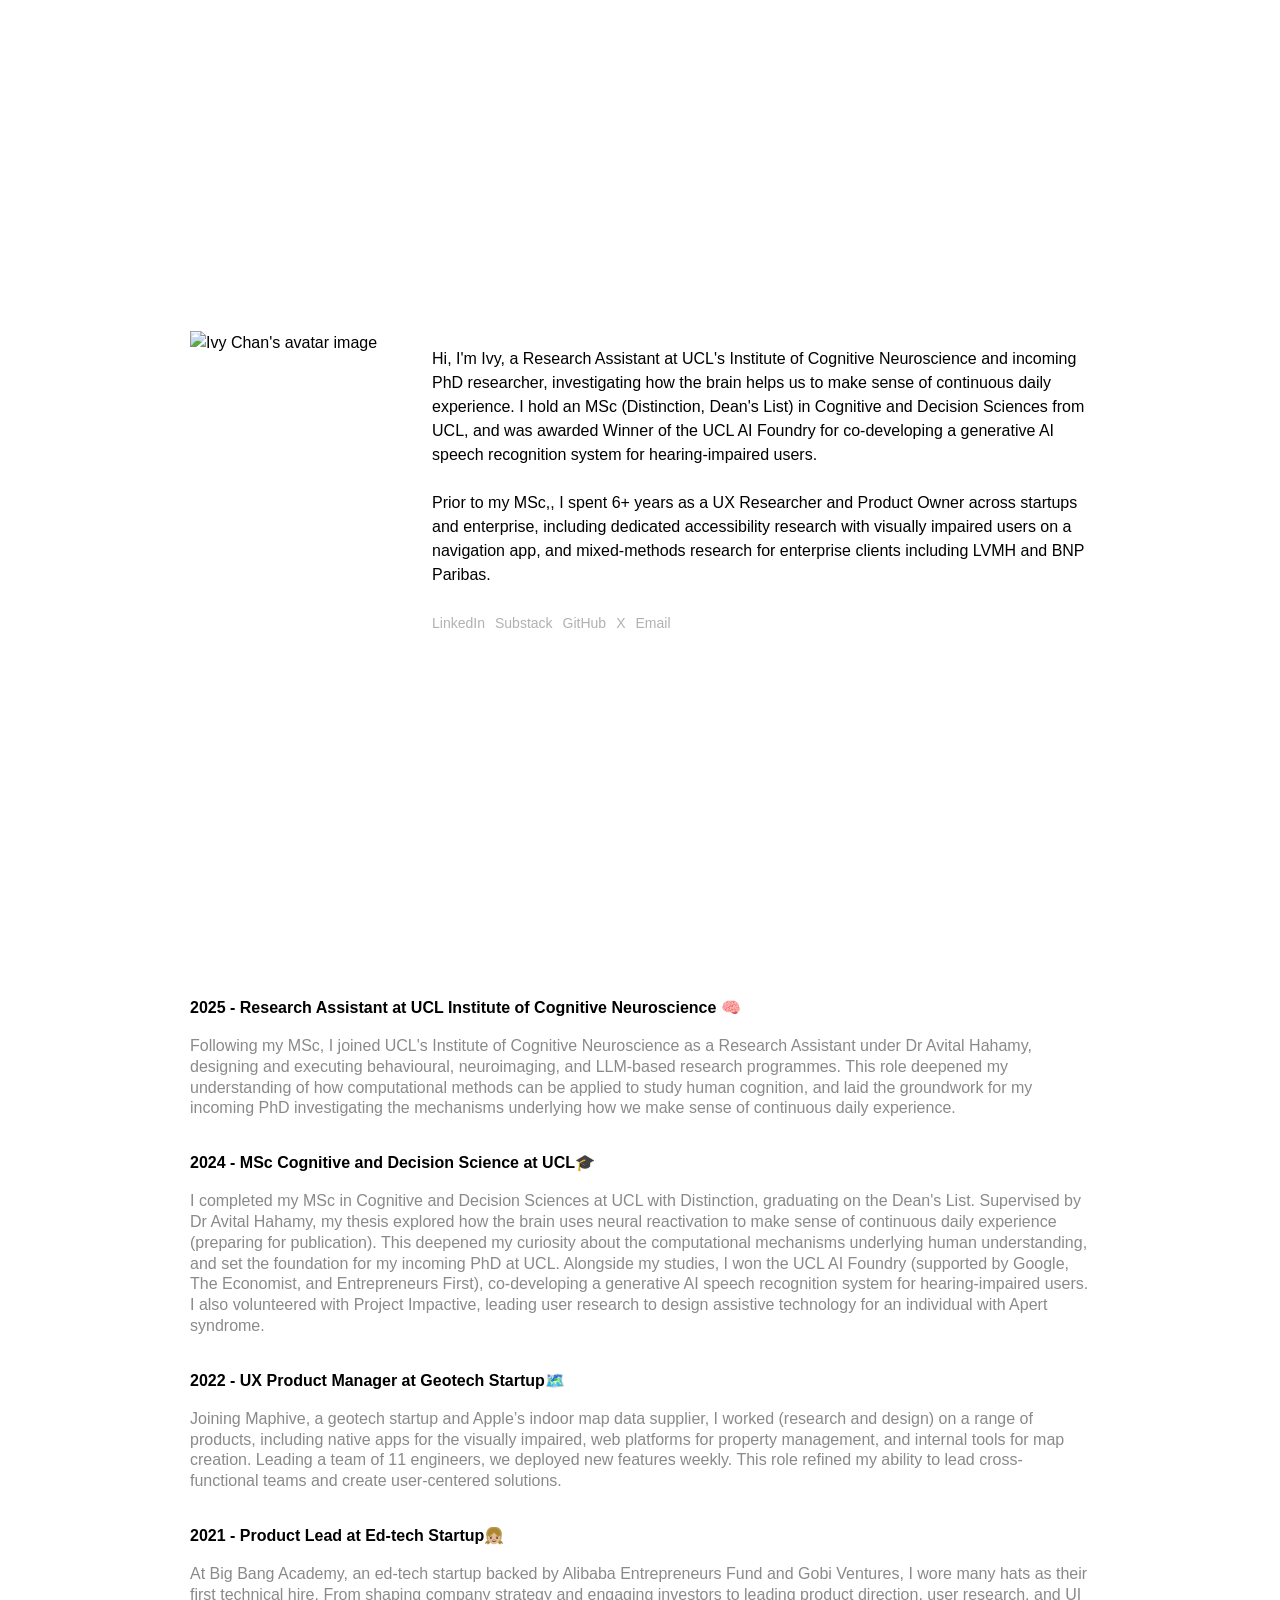
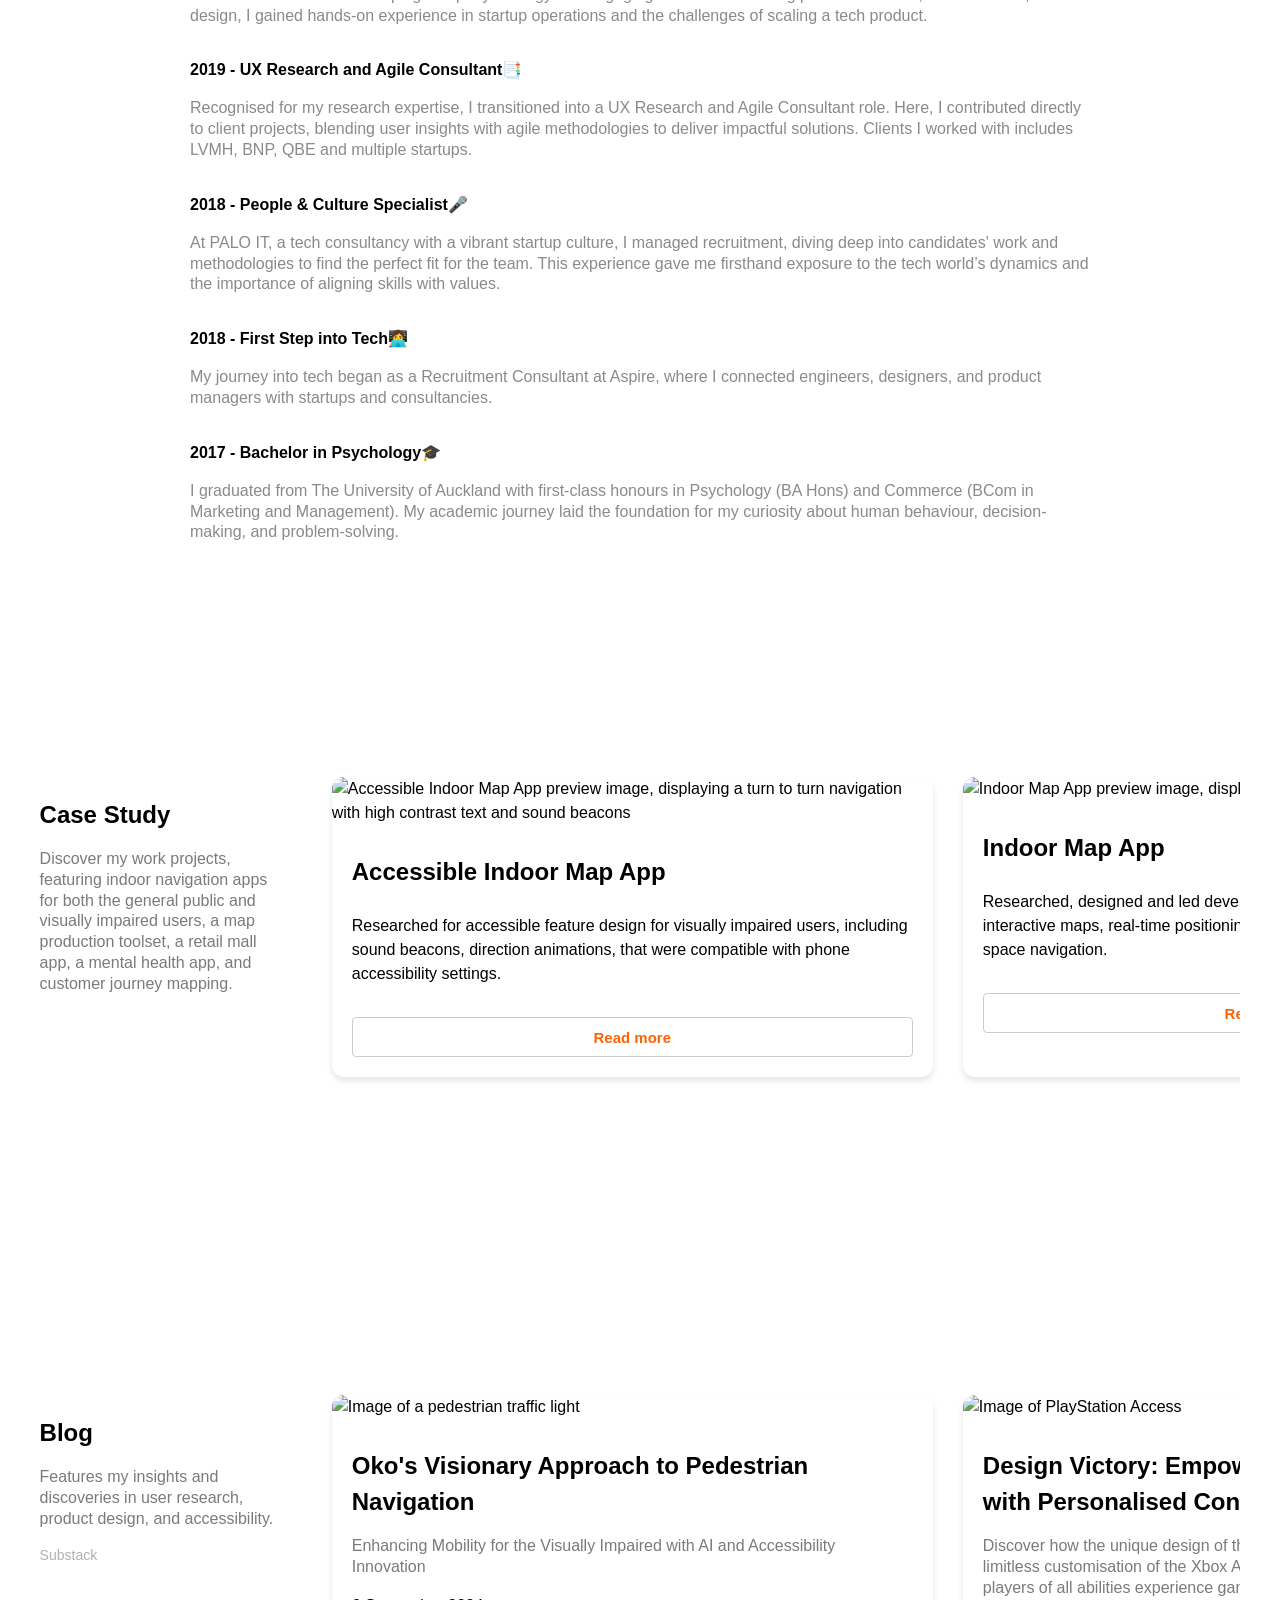
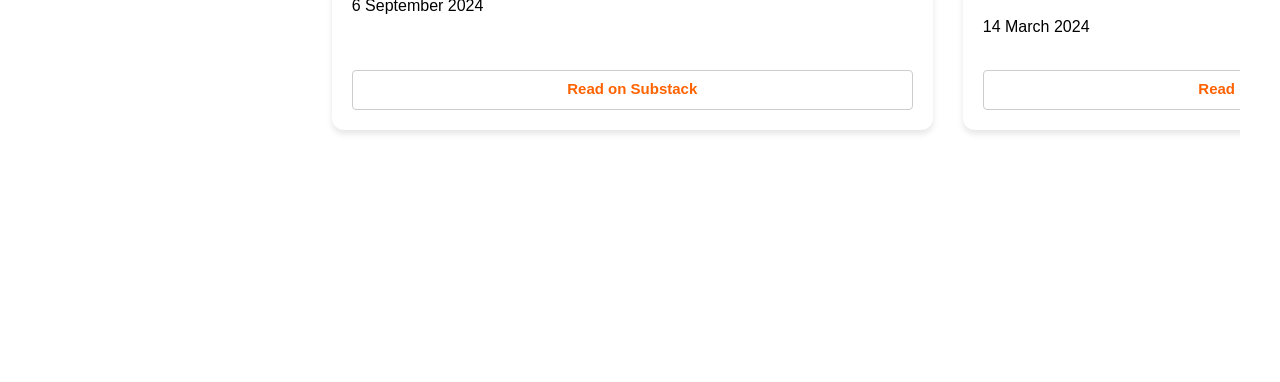
==== index.html @ e35bca7b "content updates Updated the description of Ivy's background and removed the content card and coding " ====
<!DOCTYPE html>
<html lang="en">
  <head>
    <meta charset="UTF-8" />
    <meta name="viewport" content="width=device-width, initial-scale=1.0" />
    <title>Ivy Chan</title>
    <link rel="stylesheet" href="style.css" />
  </head>
  <body>
    <!-- About Section -->
    <section id="about" class="section">
      <div class="about-content">
        <img
          class="about-gif"
          src="https://github.com/ivyc50683/portfolio/blob/main/assets/avatartion.gif?raw=true"
          alt="Ivy Chan's avatar image"
        />
        <div class="about-description">
          <p class="about-description">
            Hi, I'm Ivy, a Research Assistant at UCL's Institute of Cognitive Neuroscience and incoming PhD researcher, investigating how the brain helps us to make sense of continuous daily experience. I hold an MSc (Distinction, Dean's List) in Cognitive and Decision Sciences from UCL, and was awarded Winner of the UCL AI Foundry for co-developing a generative AI speech recognition system for hearing-impaired users. <br /><br />
            Prior to my MSc,, I spent 6+ years as a UX Researcher and Product Owner across startups and enterprise, including dedicated accessibility research with visually impaired users on a navigation app, and mixed-methods research for enterprise clients including LVMH and BNP Paribas.
          </p>
          <div class="social-links">
            <a
              href="https://www.linkedin.com/feed/"
              target="_blank"
              class="social-link"
              >LinkedIn</a
            >
            <a
              href="https://ivychan.substack.com"
              target="_blank"
              class="social-link"
              >Substack</a
            >
            <a
              href="https://github.com/ivyc50683"
              target="_blank"
              class="social-link"
              >GitHub</a
            >
            <a
              href="https://x.com/ivyc50683"
              target="_blank"
              class="social-link"
              >X</a
            >
            <a href="mailto:ivyc50683@gmail.com" class="social-link">Email</a>
          </div>
        </div>
      </div>
    </section>

    <!-- Background Section -->
    <section id="background" class="section">
      <div class="job">
        <p class="header">2025 - Research Assistant at UCL Institute of Cognitive Neuroscience 🧠</p>
        <p class="section-description">
          Following my MSc, I joined UCL's Institute of Cognitive Neuroscience as a
          Research Assistant under Dr Avital Hahamy, designing and executing behavioural,
          neuroimaging, and LLM-based research programmes. This role deepened my understanding
          of how computational methods can be applied to study human cognition, and laid the
          groundwork for my incoming PhD investigating the mechanisms underlying how we make
          sense of continuous daily experience.
        </p>
      </div>
      
      <div class="job">
        <p class="header">2024 - MSc Cognitive and Decision Science at UCL🎓</p>
        <p class="section-description">
          I completed my MSc in Cognitive and Decision Sciences at UCL with Distinction, graduating on the Dean's List. Supervised by Dr Avital Hahamy, my thesis explored how the brain uses neural reactivation to make sense of continuous daily experience (preparing for publication). This deepened my curiosity about the computational mechanisms underlying human understanding, and set the foundation for my incoming PhD at UCL. Alongside my studies, I won the UCL AI Foundry (supported by Google, The Economist, and Entrepreneurs First), co-developing a generative AI speech recognition system for hearing-impaired users. I also volunteered with Project Impactive, leading user research to design assistive technology for an individual with Apert syndrome.
        </p>
      </div>

      <div class="job">
        <p class="header">2022 - UX Product Manager at Geotech Startup🗺️</p>
        <p class="section-description">
          Joining Maphive, a geotech startup and Apple’s indoor map data
          supplier, I worked (research and design) on a range of products, including native apps for
          the visually impaired, web platforms for property management, and
          internal tools for map creation. Leading a team of 11
          engineers, we deployed new features weekly. This role
          refined my ability to lead cross-functional teams and create
          user-centered solutions.
        </p>
      </div>

      <div class="job">
        <p class="header">2021 - Product Lead at Ed-tech Startup👧🏼</p>
        <p class="section-description">
          At Big Bang Academy, an ed-tech startup backed by Alibaba
          Entrepreneurs Fund and Gobi Ventures, I wore many hats as their first
          technical hire. From shaping company strategy and engaging investors
          to leading product direction, user research, and UI design, I gained
          hands-on experience in startup operations and the challenges of
          scaling a tech product.
        </p>
      </div>

      <div class="job">
        <p class="header">2019 - UX Research and Agile Consultant📑</p>
        <p class="section-description">
          Recognised for my research expertise, I transitioned into a UX
          Research and Agile Consultant role. Here, I contributed directly to
          client projects, blending user insights with agile methodologies to
          deliver impactful solutions. Clients I worked with includes LVMH, BNP,
          QBE and multiple startups.
        </p>
      </div>

      <div class="job">
        <p class="header">2018 - People & Culture Specialist🎤</p>
        <p class="section-description">
          At PALO IT, a tech consultancy with a vibrant startup culture, I
          managed recruitment, diving deep into candidates' work and
          methodologies to find the perfect fit for the team. This experience
          gave me firsthand exposure to the tech world’s dynamics and the
          importance of aligning skills with values.
        </p>
      </div>

      <div class="job">
        <p class="header">2018 - First Step into Tech👩‍💻</p>
        <p class="section-description">
          My journey into tech began as a Recruitment Consultant at Aspire,
          where I connected engineers, designers, and product managers with
          startups and consultancies.
        </p>
      </div>

      <div class="job">
        <p class="header">2017 - Bachelor in Psychology🎓</p>
        <p class="section-description">
          I graduated from The University of Auckland with first-class honours
          in Psychology (BA Hons) and Commerce (BCom in Marketing and
          Management). My academic journey laid the foundation for my curiosity
          about human behaviour, decision-making, and problem-solving.
        </p>
      </div>
    </section>

    <!-- Projects Section -->
    <section id="projects" class="full-height section">
      <!-- Description Card -->
      <div class="description-card">
        <h2 class="section-title">Case Study</h2>
        <p class="section-description">
          Discover my work projects, featuring indoor navigation apps for both
          the general public and visually impaired users, a map production
          toolset, a retail mall app, a mental health app, and customer journey
          mapping.
        </p>
      </div>

      <!-- Scrollable Container -->
      <div class="scrollable-section">
        <!-- Projects -->
        <div class="content-card">
          <img
            src="https://github.com/ivyc50683/portfolio/blob/main/assets/accessible_indoor_map.png?raw=true"
            alt="Accessible Indoor Map App preview image, displaying a turn to turn navigation with high contrast text and sound beacons"
          />
          <div class="card-content">
            <h3 class="section-title">Accessible Indoor Map App</h3>
            <p class="project-preview">
              Researched for accessible feature design for visually impaired
              users, including sound beacons, direction animations, that were
              compatible with phone accessibility settings.
            </p>

            <!-- Hidden Project Details -->
            <div class="project-details" style="display: none">
              <!-- Introduction -->
              <p class="section-description">
                Imagine yourself in a vast, unfamiliar indoor complex, enveloped
                in complete darkness. How would you explore the space or find
                your way to a specific location? Citygeni is an assessible
                indoor map for Mapxus, designed browsing and navigation
                experience for individuals with visual impairments.I conducted
                research with participants across the visual impairment
                spectrum, gaining insights on how spatial perception is formed
                and used. Additionally, I contributed to the review of UI
                design, ensuring insights are skilfully transformed into
                functional features that bring the joy of exploration to
                life.<br /><br />
              </p>
              <img
                src="https://github.com/ivyc50683/portfolio/blob/main/assets/accessible_2.png?raw=true"
                alt="Detailed view of Accessible Indoor Map App feature"
                style="max-width: 100%; height: auto"
              /><br /><br />

              <!-- Research Findings -->
              <p class="section-description">
                During interviews with participants who are blind, our research
                has uncovered a remarkable phenomenon - their extraordinary
                prowess in other senses, particularly hearing and touch, which
                they described as transformative experiences that reshaped their
                perception. <br /><br />
                These heightened senses become their tools for navigation and
                spatial perception. For instance, they adeptly determine
                building exits or entrances by feeling the direction of air and
                wind on their face or body (although the compulsory use of masks
                during the pandemic has made this more challenging). They rely
                on the feedback from the knocks of their poles to gauge the
                distance of potential obstacles. Tiles on the floor emerge as
                the most reliable navigation cues, prompting blind individuals
                to actively seek them out in indoor spaces.<br /><br />
                In contrast, individuals with low vision, including those with
                tunnel vision or severe nearsightedness, predominantly rely on
                sight as their primary navigation tool. Surprisingly, none of
                them use accessibility features such as Voice Over or Talkback.
                When faced with unfamiliar indoor spaces, they still prefer to
                view maps with the assistance of magnifiers, whether digital or
                physical. Although vision remains their primary navigation tool,
                they have specific preferences for the user interface and screen
                display due to the challenges they face. For instance, they find
                black text on a white background to have excessive contrast,
                making reading more difficult and strenuous. They prefer a
                minimum font size of around 16px for comfortable reading, among
                other considerations.<br /><br />
              </p>
              <img
                src="https://github.com/ivyc50683/portfolio/blob/main/assets/accessible_3.png?raw=true"
                alt="Detailed view of Accessible Indoor Map App feature"
                style="max-width: 100%; height: auto"
              /><br /><br />
              <img
                src="https://github.com/ivyc50683/portfolio/blob/main/assets/accessible_4.png?raw=true"
                alt="Detailed view of Accessible Indoor Map App feature"
                style="max-width: 100%; height: auto"
              /><br /><br />

              <p class="section-description">
                Armed with these invaluable insights, we have successfully
                translated them into our design approach, ensuring that our
                product caters to the unique needs and preferences of
                individuals who are completely blind or have low vision.<br />
              </p>

              <!-- Features Section -->
              <h3 class="section-title">ACCESSIBILITY FEATURES</h3>
              <p class="section-description">
                Providing effective navigation guidance to individuals who are
                blind or have low vision presents significant challenges due to
                the difficulties in accurately conveying spatial information
                through limited words or sound cues. We have designed what we
                call the "sound beacon", a sound guidance for visually impaired
                users to follow during navigation.<br /><br />
              </p>
              <img
                src="https://github.com/ivyc50683/portfolio/blob/main/assets/accessible_5.gif?raw=true"
                alt="Detailed view of Accessible Indoor Map App feature"
                style="max-width: 100%; height: auto"
              /><br /><br />

              <p class="section-description">
                For users with low vision, we have carefully designed the user
                interface with a black background and yellow text. Although this
                colour combination may have lower contrast, it remains readable,
                ensuring effortless reading. We have set the smallest font size
                to 16px to enhance legibility. Furthermore, we have minimised
                the use of text for conveying important messages, including
                navigation directions. Instead, we rely on large icons and
                animations for clear communication. During navigation, we have
                developed prominent direction animations that occupy a
                significant portion of the screen. This empowers low vision
                users to accurately interpret meanings, such as directions,
                without relying solely on reading text.<br /><br />
                By addressing these considerations in our design approach, we
                aim to enhance navigation accessibility and provide a
                user-friendly experience for individuals with visual
                impairments.<br />
              </p>

              <!-- Launch Section -->
              <h3 class="section-title">LAUNCH</h3>
              <p class="section-description">
                After half a year of dedicated effort and hard work, we proudly
                released the indoor map app on both<a
                  href="https://play.google.com/store/apps/details?id=com.mapxus.citygeni&hl=en_GB"
                  target="_blank"
                >
                  Google Play</a
                >
                and the<a
                  href="https://apps.apple.com/hk/app/citygeni/id6475540142?l=en-GB"
                  target="_blan"
                >
                  App Store</a
                >, ensuring accessibility to a wide range of users.
              </p>
            </div>

            <button class="card-button">Read more</button>
          </div>
        </div>

        <!-- Projects -->
        <div class="content-card">
          <img
            src="https://github.com/ivyc50683/portfolio/blob/main/assets/indoor_map_app.gif?raw=true"
            alt="Indoor Map App preview image, displaying a map with interactive features"
          />
          <div class="card-content">
            <h3 class="section-title">Indoor Map App</h3>
            <p class="project-preview">
              Researched, designed and led development of indoor map, features
              include interactive maps, real-time positioning, navigation
              guidance, to simplify indoor space navigation.
            </p>

            <!-- Hidden Project Details -->
            <div class="project-details" style="display: none">
              <p class="section-description">
                Mapxus Anywhere is a collection of map products for users to
                navigate within complex indoor spaces. I conducted user
                research, designed user flow, and led to launch the company's
                signature product.<br /><br />
              </p>
              <img
                src="https://github.com/ivyc50683/portfolio/blob/main/assets/indoor_1.png?raw=true"
                alt="Detailed view of Indoor Map App feature"
                style="max-width: 100%; height: auto"
              /><br /><br />

              <!-- Research Section -->
              <h3 class="section-title">RESEARCH</h3>
              <p class="section-description">
                In our user research for Indoor Map, we discovered that
                participants rely on map apps like Google Maps when navigating
                unfamiliar outdoor environments. However, when it comes to
                indoor spaces, they tend to turn to static indoor maps or seek
                assistance from customer service centers. As our discussions
                progressed, participants expressed a strong desire for an
                interactive indoor map that offers real-time guidance and
                facilitates exploration within intricate indoor environments.<br /><br />
                An interactive indoor map provides a visual representation of
                the indoor space, allowing participants to easily locate
                specific places, amenities, or points of interest. This saves
                them time and improves efficiency in unfamiliar surroundings.
                Additionally, it offers a sense of orientation and contextual
                awareness, empowering participants to make informed decisions
                and navigate confidently.<br /><br />
                Also, by including features such as wheelchair-accessible
                routes, an interactive indoor map ensures that everyone can
                navigate the indoor space comfortably and independently.
                Supporting users to discover points of interest (restaurants,
                shops, or services), that they may not have been aware of
                otherwise.<br /><br />
              </p>
              <img
                src="https://github.com/ivyc50683/portfolio/blob/main/assets/indoor_2.gif?raw=true"
                alt="Detailed view of Indoor Map App feature"
                style="max-width: 100%; height: auto"
              /><br /><br />

              <!-- Design Section -->
              <h3 class="section-title">DESIGN</h3>
              <p class="section-description">
                Equipped with user insights, my role was to create the user
                experience, ensuring that interactions with the sophisticated
                technology of Indoor Map felt effortless and enjoyable.<br /><br />
                I also took the chance to understand how navigation was
                calculated technically. At the heart of Mapxus's Indoor
                Positioning System (IPS) lies Wi-Fi fingerprinting, a technology
                that analyses the distinctive signal patterns emitted by fixed
                Wi-Fi access points (AP) within a building, providing precise
                indoor positioning. To further enhance accuracy, Indoor Map also
                integrates Pedestrians Dead Reckoning (PDR) technology, which
                considers factors like orientation and step length to calculate
                displacement. These advancements form the core of Indoor Map,
                ensuring its reliability and precision as a transformative
                navigation tool for indoor spaces.<br /><br />
                Given the powerful technology, numerous interactions are
                available but could be overwhelming to users. Hence, I placed a
                strong emphasis on minimising cognitive load during the design
                process. This involved presenting information in a clear and
                concise manner, using familiar visual cues and affordances that
                users are accustomed to, and streamlining the number of steps
                required to complete tasks within the map.<br /><br />
              </p>
              <img
                src="https://github.com/ivyc50683/portfolio/blob/main/assets/indoor_3.png?raw=true"
                alt="Detailed view of Indoor Map App feature"
                style="max-width: 100%; height: auto"
              /><br /><br />
              <p class="section-description">
                It is worth mentioning that we have designed different route
                navigation experience on mobile and desktop, based on the
                assumption that users are less likely to navigate using a
                desktop and more likely to use a mobile device. Therefore, on
                the desktop version, we designed a QR code for users to scan
                with their mobile devices, allowing them to have the interactive
                map readily available on a conveniently portable device.<br /><br />
              </p>
              <img
                src="https://github.com/ivyc50683/portfolio/blob/main/assets/indoor_4.gif?raw=true"
                alt="Detailed view of Indoor Map App feature"
                style="max-width: 100%; height: auto"
              /><br /><br />
              <img
                src="https://github.com/ivyc50683/portfolio/blob/main/assets/indoor_5.gif?raw=true"
                alt="Detailed view of Indoor Map App feature"
                style="max-width: 100%; height: auto"
              /><br /><br />

              <!-- Launch Section -->
              <h3 class="section-title">LAUNCH</h3>
              <p class="section-description">
                After half a year of dedicated effort and hard work, we proudly
                released the indoor map app on both
                <a
                  href="https://play.google.com/store/apps/details?id=com.mapxus.tocapp"
                  target="_blank"
                  >Google Play</a
                >
                and the
                <a
                  href="https://apps.apple.com/hk/app/mapxus/id6467710889"
                  target="_blank"
                  >App Store</a
                >, ensuring accessibility to a wide range of users. Indoor Map
                is also available as an
                <a href="https://anywhere.mapxus.com/" target="_blank"
                  >Web App</a
                >. It is also developed as SDK that can be integrated to apps.
              </p>
            </div>
            <button class="card-button">Read more</button>
          </div>
        </div>

        <!-- Projects -->
        <div class="content-card">
          <img
            src="https://github.com/ivyc50683/portfolio/blob/main/assets/map_management_portal.gif?raw=true"
            alt="Map Management Portal preview image, displaying a map management platform with various features including map editing"
          />
          <div class="card-content">
            <h3 class="section-title">Map Management Portal</h3>
            <p class="project-preview">
              Researched, designed, and led the development of a client
              self-served platform with features supporting digital map
              management.
            </p>

            <!-- Hidden Project Details -->
            <div class="project-details" style="display: none">
              <!-- Introduction -->
              <p class="section-description">
                Service Center is a self-served platform for Mapxus, allowing
                venue owners to manage their digital map data and settings.
                Features include point of interest management, map visibility
                management (customise venue display), API settings management,
                map style customisation, pre-built product configuration, data
                analysis and more.<br /><br />
                The company was in the early stage of building the offering, I
                conducted research with venue owners, sales, customer service,
                developers and C-levels to set the foundation for the product
                and led the product direction and development.<br /><br />
              </p>
              <img
                src="https://github.com/ivyc50683/portfolio/blob/main/assets/management_1.png?raw=true"
                alt="Detailed view of Map Management Portal feature"
                style="max-width: 100%; height: auto"
              /><br /><br />

              <!-- Research Section -->
              <h3 class="section-title">RESEARCH</h3>
              <img
                src="https://github.com/ivyc50683/portfolio/blob/main/assets/management_2.png?raw=true"
                alt="Detailed view of Map Management Portal feature"
                style="max-width: 100%; height: auto"
              /><br /><br />
              <p class="section-description">
                I conducted interviews to understand the expectations towards
                Service Center and its functionalities from various
                stakeholders. For sales representatives, the interviews focused
                on understanding the challenges they face when assisting venue
                owners in managing their map data. Conversations with customer
                service aimed to uncover the common issues and inquiries raised
                by venue owners to investigate how the Service Center could
                enhance customer service interactions and support. Engaging with
                stakeholders involved discussing their key objectives and
                expectations concerning the Service Center. The goal was to
                ascertain how the Service Center aligns with their strategic
                goals and product directions. Interviews with operations staff
                aimed to identify specific functionalities within the Service
                Center that would improve data maintenance efficiency.
                Conversations with venue owners focused on understanding how the
                Service Center could enhance their experience in managing map
                data and their business relationship with Mapxus. Lastly,
                discussions with developers centered around identifying the
                technical difficulties and backend architecture considerations
                for the development of Service Center. All the above information
                was used to guide the design and development of the Service
                Center, ensuring it effectively meets the needs and expectations
                of its users.<br /><br />
              </p>

              <!-- Visualize Business Flow -->
              <h3 class="section-title">VISUALISE BUSINESS FLOW</h3>
              <img
                src="https://github.com/ivyc50683/portfolio/blob/main/assets/management_3.png?raw=true"
                alt="Detailed view of Map Management Portal feature"
                style="max-width: 100%; height: auto"
              /><br /><br />
              <p class="section-description">
                The comments and feedback received from the various parties were
                further consolidated and visually presented. This allowed for a
                clear visualisation of the insights gathered and highlighted
                potential opportunities for the Service Center. A presentation
                was given to ensure all parties were aware of the current status
                quo and challenges faced by all individual parties.‍<br /><br />
              </p>

              <!-- Information Architecture -->
              <h3 class="section-title">INFORMATION ARCHITECTURE</h3>
              <img
                src="https://github.com/ivyc50683/portfolio/blob/main/assets/management_4.png?raw=true"
                alt="Detailed view of Map Management Portal feature"
                style="max-width: 100%; height: auto"
              /><br /><br />
              <p class="section-description">
                After identifying the opportunities within the business flow, I
                started designing the information architecture of the Service
                Center. This involved creating a structured, scalable framework
                to organise and present information effectively. Key UIs were
                designed to allow stakeholders to visualise and provide
                constructive feedback for the design.<br /><br />
              </p>
              <img
                src="https://github.com/ivyc50683/portfolio/blob/main/assets/management_5.png?raw=true"
                alt="Detailed view of Map Management Portal feature"
                style="max-width: 100%; height: auto"
              /><br /><br />

              <!-- Modularised Development -->
              <h3 class="section-title">MODULARISED DEVELOPMENT</h3>
              <p class="section-description">
                The Service Center consists of 16 modules, with specific
                purposes for easy comprehension and navigation. Each module is
                designed to address a specific user need.<br /><br />
              </p>
              <img
                src="https://github.com/ivyc50683/portfolio/blob/main/assets/management_6.gif?raw=true"
                alt="Detailed view of Map Management Portal feature"
                style="max-width: 100%; height: auto"
              /><br /><br />

              <!-- Launch Section -->
              <h3 class="section-title">LAUNCH</h3>
              <p class="section-description">
                In December 2023, the Service Center was successfully launched
                with 10 developed modules, and was introduced in Hong Kong,
                Singapore, Taiwan, and Japan. Up to this moment, the team is
                still actively working on the iteration of Service Center.
              </p>
            </div>

            <button class="card-button">Read more</button>
          </div>
        </div>

        <!-- Projects -->
        <div class="content-card">
          <img
            src="https://github.com/ivyc50683/portfolio/blob/main/assets/map_production_app.png?raw=true"
            alt="Map Production App preview image, displaying interfaces of web and mobile app for features such as map editing"
          />
          <div class="card-content">
            <h3 class="section-title">Map Production App</h3>
            <p class="project-preview">
              Researched, revamped map production workflow, and designed an app
              from scratch to streamline map production for 100+ staff in 5+
              cities worldwide.
            </p>

            <!-- Hidden Project Details -->
            <div class="project-details" style="display: none">
              <!-- Introduction -->
              <p class="section-description">
                Digital map production is at the core of Mapxus's indoor mapping
                operations. However, the map accuracy can be compromised over
                time, particularly when venues undergo changes in their layout
                or structure. Validating digital maps has become essential for
                quality assurance. As a recognised
                <a
                  href="https://register.apple.com/resources/indoor/program/faq"
                  target="_blank"
                  >Apple indoor map data provider</a
                >, maintaining data accuracy is critical.<br /><br />
                Visiting venues for validation also provides an opportunity to
                collect additional information like shop names, photos, and
                opening hours. As the UX Researcher and Designer, I conducted
                research, designed the site validation app, and revamped the map
                production workflow.<br /><br />
              </p>

              <!-- Research Section -->
              <h3 class="section-title">RESEARCH</h3>
              <img
                src="https://github.com/ivyc50683/portfolio/blob/main/assets/production_1.png?raw=true"
                alt="Detailed view of Map Production App feature"
                style="max-width: 100%; height: auto"
              /><br /><br />
              <p class="section-description">
                Conducted research with map production and validation teams
                across regions, alongside key stakeholders. Reviewed the
                <a
                  href="https://register.apple.com/resources/imdf/"
                  target="_blank"
                  >Apple Indoor Mapping Data Format (IMDF) standard</a
                >
                to incorporate requirements into the tool's design. Insights
                revealed the need for transparency, explicit instructions, and
                streamlined approval processes.<br /><br />
              </p>

              <!-- Business Flow -->
              <h3 class="section-title">VISUALISE BUSINESS FLOW</h3>
              <img
                src="https://github.com/ivyc50683/portfolio/blob/main/assets/production_2.png?raw=true"
                alt="Detailed view of Map Production App feature"
                style="max-width: 100%; height: auto"
              /><br /><br />
              <p class="section-description">
                Created a journey map summarising key insights. Simplified
                workflows, enhanced transparency, and prioritised efficient
                tools. Collaborated to address blockers and optimise validation
                processes.<br /><br />
              </p>

              <!-- Design Section -->
              <h3 class="section-title">DESIGN</h3>
              <p class="section-description">
                Designed 7 types of remarks to guide validation teams, ensuring
                accuracy. Simplified validation tools to reduce effort while
                maintaining high data quality. Developed a "remark board" and
                progress chart for transparency.<br /><br />
              </p>
              <img
                src="https://github.com/ivyc50683/portfolio/blob/main/assets/production_3.png?raw=true"
                alt="Detailed view of Map Production App feature"
                style="max-width: 100%; height: auto"
              /><br /><br />

              <!-- Launch Section -->
              <h3 class="section-title">LAUNCH</h3>
              <p class="section-description">
                Successfully launched in Hong Kong, Taiwan, and Japan. Conducted
                training and feedback sessions for continuous improvement. The
                app reduced the map production team's workload by 70% and
                increased job satisfaction among validation teams.<br /><br />
              </p>
              <img
                src="https://github.com/ivyc50683/portfolio/blob/main/assets/production_8.gif?raw=true"
                alt="Detailed view of Map Production App feature"
                style="max-width: 100%; height: auto"
              /><br /><br />
            </div>

            <button class="card-button">Read more</button>
          </div>
        </div>

        <!-- Projects -->
        <div class="content-card">
          <img
            src="https://github.com/ivyc50683/portfolio/blob/main/assets/customer_journey_map.png?raw=true"
            alt="Customer Journey Map preview image, displaying a journey map with various touchpoints"
          />
          <div class="card-content">
            <h3 class="section-title">Customer Journey Map</h3>
            <p class="project-preview">
              Researched parents' journey in STEM education selection for
              business strategy, service, and products refinement.
            </p>

            <!-- Hidden Project Details -->
            <div class="project-details" style="display: none">
              <!-- Introduction -->
              <p class="section-description">
                Big Bang Academy is an ed-tech startup offering STEM education
                (online tutorial and offline material experiment box) for
                children aged 3-12. The company has been running for 2 years,
                focusing on iterating its curriculum. They wanted to revamp
                their business offerings and strategy. I conducted customer
                research to redefine the target customer group, business focus,
                communication, and market strategies, and was also responsible
                for redesigning the website with Webflow.<br /><br />
              </p>

              <!-- Research -->
              <h3 class="section-title">RESEARCH</h3>
              <p class="section-description">
                I conducted in-depth interviews with 12 participants, including
                parents, educational psychologists, and teachers, to understand
                expectations in selecting ed-tech services or products. The
                interviews were conducted in Cantonese (5), English (4), and
                Mandarin (3), reflecting the diversity of the company's target
                audience.<br /><br />
                Various aspects of STEM courses were discussed during these
                interviews, such as criteria for comparing STEM courses,
                parents' understanding of these courses, and their expectations
                for the outcomes of these courses for children aged 3-12.<br /><br />
                School teachers and educational psychologists were also
                consulted to gather insights on what constitutes a good STEM
                course for young children. A one-pager was created to
                communicate the research findings to the team, summarizing key
                insights and recommendations.<br /><br />
              </p>

              <!-- Visualise Customer Journey -->
              <h3 class="section-title">VISUALISE CUSTOMER JOURNEY</h3>
              <img
                src="https://github.com/ivyc50683/portfolio/blob/main/assets/journey_2.png?raw=true"
                alt="Detailed view of Customer Journey Map"
                style="max-width: 100%; height: auto"
              /><br /><br />
              <p class="section-description">
                The research highlighted several key insights regarding parents'
                decision-making in STEM education for young children.<br /><br />
                Parents of 3-4-year-olds understand the importance of early
                exposure and aim to provide their children with diverse
                experiences. However, parents in Hong Kong face challenges
                selecting STEM courses due to the saturation of the market with
                many providers. They often rely on recommendations from friends
                and family due to information overload.<br /><br />
                Another hurdle for parents is their knowledge gap in STEM
                subjects. Many parents do not feel well-versed in STEM, so they
                rely on their child's response and the teacher's engagement when
                evaluating education providers.<br /><br />
                Parents' expectations for children's engagement with STEM vary
                by age. For children aged 3-7, parents do not expect
                memorization or deep interest in STEM. But as children reach 7,
                parents expect technical knowledge and the ability to recall key
                concepts. A failure to do so may signal low-quality
                education.<br /><br />
                Motivation to refer providers comes from the belief that
                studying with friends enhances the learning experience, and
                positive referrals strengthen parent networking as social
                contracts.
              </p>
            </div>

            <button class="card-button">Read more</button>
          </div>
        </div>

        <!-- Projects -->
        <div class="content-card">
          <img
            src="https://github.com/ivyc50683/portfolio/blob/main/assets/mental_health_app.png?raw=true"
            alt="Mental Health App preview image, displaying a mental health app with various features including daily check-in and personalised courses"
          />
          <div class="card-content">
            <h3 class="section-title">Mental Health App</h3>
            <p class="project-preview">
              Researched for app redesign with features including personalised
              mental health self-care content, skill-building programmes, daily
              check-in, and progress tracking.
            </p>

            <!-- Hidden Project Details -->
            <div class="project-details" style="display: none">
              <!-- Introduction -->
              <p class="section-description">
                Clara is a mental wellness app for Neurum Health, dedicated to
                enhancing personal connections and promoting well-being
                utilizing the power of technology and artificial
                intelligence.<br /><br />
                The company was in the early stages of building the product, and
                my primary role was to gain insights into how people,
                particularly in the Asian context, perceive and engage with
                digital mental health support.<br /><br />
              </p>

              <!-- Low User Engagement -->
              <h3 class="section-title">LOW USER ENGAGEMENT</h3>
              <p class="section-description">
                Despite Clara's impressive technology capabilities, user
                engagement appears to be lacking. User engagement plays a
                crucial role in ensuring accurate health data and effective
                content suggestions, as it relies on users actively logging
                their daily activities and emotions.<br /><br />
                Data revealed that the day 1 retention rate stands at a mere
                2.4%, with the bi-weekly retention rate dipping below 2%.
                Consequently, the founders have sought assistance in finding
                solutions to enhance user engagement.
              </p>

              <!-- Research Section -->
              <h3 class="section-title">RESEARCH</h3>
              <p class="section-description">
                Through our interviews with 17 users, we gained valuable
                insights that went beyond the realm of app design, providing us
                with a comprehensive understanding of well-being applications
                and how they are perceived.<br /><br />
                First, the interviews shed light on the perceived value of using
                Clara. Users expressed their expectations of receiving
                personalised well-being recommendations, data-driven insights,
                and improved mental health outcomes. However, it was mentioned
                that privacy concerns acted as a significant barrier to
                continuous usage of mental health apps, as Clara was introduced
                to them through their employer, which was the business strategy
                Clara took on.<br /><br />
                Furthermore, I delved into users' experiences with other
                well-being apps and their interactions with them. Users shared
                their positive experiences and highlighted the aspects that
                worked well for them, but they also discussed the challenges
                they faced. Interestingly, some users mentioned feeling more
                comfortable sharing their deepest emotions, including thoughts
                of suicide, with a non-human recipient. This insight revealed
                that the absence of a human response didn't deter them from
                using the app; rather, it provided a sense of objectivity.
                Nonetheless, some users expressed a desire for Clara to provide
                warm and considerate conversations that mimic human interaction,
                as they hoped to feel heard during their interactions.<br /><br />
                Moreover, the interviews uncovered important user needs and
                goals. Users expressed a desire for features that could
                effectively address their specific well-being concerns, such as
                stress management techniques, mindfulness exercises, and goal
                tracking functionalities. Understanding these needs allowed us
                to prioritise feature development in a way that aligned with
                user expectations and greatly enhanced the overall user
                experience.
              </p>

              <!-- Launch Section -->
              <h3 class="section-title">LAUNCH</h3>
              <p class="section-description">
                We were able to finalise the app's design in just one month.
                Following that, we transitioned into the development phase. The
                focused efforts and efficient collaboration allowed us to launch
                Clara within a mere three-month timeframe.<br /><br />
                Following the revamp, we witnessed a significant increase in
                user engagement metrics. On day 1, the retention rate
                skyrocketed from a mere 2% to an impressive 46%. Furthermore,
                the bi-weekly retention rate, which previously stood at less
                than 2%, surged to a noteworthy 18%. These figures clearly
                indicate a substantial improvement in user interest and
                commitment.<br /><br />
                In terms of usage patterns, users now access Clara an average of
                three times per week, demonstrating a higher level of
                interaction and involvement. Moreover, the average time spent on
                the app has also risen, with users now dedicating more than 15
                minutes per session. These statistics highlight the app's
                ability to captivate and retain user attention.<br /><br />
                Additionally, the revamped Clara app has successfully encouraged
                user participation in various activities. Over 60% of users
                actively log their daily activities on the app, indicating
                strong engagement with the tracking features. Furthermore, more
                than 80% of users actively consume the content available on the
                app, using it as a valuable resource for obtaining new
                knowledge.
              </p>
            </div>

            <button class="card-button">Read more</button>
          </div>
        </div>

        <!-- Projects -->
        <div class="content-card">
          <img
            src="https://github.com/ivyc50683/portfolio/blob/main/assets/retail_mall_app.png?raw=true"
            alt="Retail Mall App preview image, displaying a retail mall app with various features including live stories"
          />
          <div class="card-content">
            <h3 class="section-title">Retail Mall App</h3>
            <p class="project-preview">
              Researched for app redesign with retail mall related features such
              as member registration, restaurant reservation, mall navigation,
              purchase receipt scanning, and content.
            </p>

            <!-- Hidden Project Details -->
            <div class="project-details" style="display: none">
              <!-- Introduction -->
              <p class="section-description">
                The K11 Mall app is a retail app for K11, allowing users to
                collect membership points, enjoy discounts, make online
                purchases, make restaurant reservations and more.<br /><br />
                The company hoped to revamp the K11 app, and I led the design
                and conducted user research and testing to explore users' and
                stakeholders' expectations for the app revamp.
              </p>

              <!-- Research Findings -->
              <h3 class="section-title">RESEARCH</h3>
              <p class="section-description">
                Research began with observations and conversations with mall
                visitors. We spent time at the concierge desk, witnessing
                firsthand the challenges faced by customers. We also reviewed
                user feedback from the app store and pieced together some of the
                vital features required for the app revamp.<br /><br />
              </p>
              <img
                src="https://github.com/ivyc50683/portfolio/blob/main/assets/retail_2.png?raw=true"
                alt="Detailed view of Retail Mall App feature"
                style="max-width: 100%; height: auto"
              /><br /><br />

              <p class="section-description">
                We engaged in interviews with key stakeholders, discovering
                three essential objectives for the revamp: Engagement, Sales,
                and Loyalty. Recognizing the app's role in driving engagement,
                boosting sales, and fostering customer loyalty, we conceived the
                idea of a dynamic content hub—a centralized platform designed to
                captivate and interact with users.
              </p>
              <img
                src="https://github.com/ivyc50683/portfolio/blob/main/assets/retail_3.png?raw=true"
                alt="Detailed view of Retail Mall App feature"
                style="max-width: 100%; height: auto"
              /><br /><br />

              <!-- User Testing -->
              <p class="section-description">
                Drawing from the feedback gathered, we crafted two distinct UI
                design prototypes. We sought real-time feedback from 10 mall
                visitors in the food court, delving into their K11 membership,
                app awareness, and motivations for visiting, while eagerly
                gathering feedback as they explored both the existing app and
                our prototypes.<br /><br />
                Leveraging the insights gained from user testing, we crafted a
                solution that resonated with our users and project objectives.
              </p>

              <!-- Launch Section -->
              <h3 class="section-title">LAUNCH</h3>
              <p class="section-description">
                In just 1 month of intensive design sprint, we finalized the
                app's design and handed over the development phase to
                developers. As a result, the K11 app was successfully launched
                on
                <a
                  href="https://play.google.com/store/apps/details?id=com.k11.membership&hl=en&gl=US&pli=1"
                  target="_blank"
                  >Google Play</a
                >
                and
                <a
                  href="https://apps.apple.com/hk/app/k11-hk/id920299203?l=en-GB"
                  target="_blank"
                  >App Store</a
                >
                within a 3-month timeframe.
              </p>
              <img
                src="https://github.com/ivyc50683/portfolio/blob/main/assets/retail_4.gif?raw=true"
                alt="Detailed view of Retail Mall App feature"
                style="max-width: 100%; height: auto"
              /><br /><br />
              <img
                src="https://github.com/ivyc50683/portfolio/blob/main/assets/retail_5.png?raw=true"
                alt="Detailed view of Retail Mall App feature"
                style="max-width: 100%; height: auto"
              /><br /><br />
              <img
                src="https://github.com/ivyc50683/portfolio/blob/main/assets/retail_6.png?raw=true"
                alt="Detailed view of Retail Mall App feature"
                style="max-width: 100%; height: auto"
              /><br /><br />
              <img
                src="https://github.com/ivyc50683/portfolio/blob/main/assets/retail_7.png?raw=true"
                alt="Detailed view of Retail Mall App feature"
                style="max-width: 100%; height: auto"
              /><br /><br />
            </div>

            <button class="card-button">Read more</button>
          </div>
        </div>
      </div>
    </section>

    <!-- Modal -->
    <div id="modal" class="modal">
      <div class="modal-content">
        <!-- Content dynamically injected by JavaScript -->
      </div>
    </div>

    <!-- Blog Section -->
    <section id="blog" class="section full-height">
      <!-- Description Card -->
      <div class="description-card">
        <h2 class="section-title">Blog</h2>
        <p class="section-description">
          Features my insights and discoveries in user research, product design,
          and accessibility.
        </p>
        <div class="social-links">
          <a
            href="https://ivychan.substack.com"
            target="_blank"
            class="social-link"
            >Substack</a
          >
        </div>
      </div>

      <!-- Scrollable Container -->
      <div class="scrollable-section">
        <!-- Content Card -->
        <div class="content-card">
          <img
            src="https://substackcdn.com/image/fetch/w_500,h_333,c_fill,f_webp,q_auto:good,fl_progressive:steep,g_center/https%3A%2F%2Fsubstack-post-media.s3.amazonaws.com%2Fpublic%2Fimages%2F25b479f0-a40b-413e-a713-dfdc7b20246f_519x360.jpeg"
            alt="Image of a pedestrian traffic light"
          />
          <div class="card-content">
            <div class="blog-card-content">
              <h3 class="section-title">
                Oko's Visionary Approach to Pedestrian Navigation
              </h3>
              <p class="section-description">
                Enhancing Mobility for the Visually Impaired with AI and
                Accessibility Innovation
              </p>
              <p>6 September 2024</p>
            </div>
            <a
              href="https://ivychan.substack.com/p/okos-visionary-approach-to-pedestrian"
              target="_blank"
              class="card-button"
              >Read on Substack</a
            >
          </div>
        </div>

        <!-- Content Card -->
        <div class="content-card">
          <img
            src="https://substackcdn.com/image/fetch/w_500,h_333,c_fill,f_webp,q_auto:good,fl_progressive:steep,g_center/https%3A%2F%2Fsubstack-post-media.s3.amazonaws.com%2Fpublic%2Fimages%2F28831402-5525-4550-874c-c6bd0b33013e_2560x1707.jpeg"
            alt="Image of PlayStation Access"
          />
          <div class="card-content">
            <div class="blog-card-content">
              <h3 class="section-title">
                Design Victory: Empowering Inclusive Gaming with Personalised
                Controllers
              </h3>
              <p class="section-description">
                Discover how the unique design of the PlayStation Access™
                controller and the limitless customisation of the Xbox Adaptive
                Controller revolutionises the way players of all abilities
                experience gaming.
              </p>
              <p>14 March 2024</p>
            </div>
            <a
              href="https://ivychan.substack.com/p/design-victory-empowering-inclusive"
              target="_blank"
              class="card-button"
              >Read on Substack</a
            >
          </div>
        </div>

        <!-- Content Card -->
        <div class="content-card">
          <img
            src="https://substackcdn.com/image/fetch/w_500,h_333,c_fill,f_webp,q_auto:good,fl_progressive:steep,g_center/https%3A%2F%2Fsubstack-post-media.s3.amazonaws.com%2Fpublic%2Fimages%2F9f933d8b-e3f4-4f6f-bb35-240b42cff7a8_940x788.png"
          />
          <div class="card-content">
            <div class="blog-card-content">
              <h3 class="section-title">
                Exploring Android and iOS Accessibility Features
              </h3>
              <p class="section-description">
                Uncover and compare their strategies, accessibility features,
                and preferences among individuals with visual and hearing
                impairments.
              </p>
              <p>10 October 2023</p>
            </div>
            <a
              href="https://ivychan.substack.com/p/exploring-android-and-ios-accessibility"
              target="_blank"
              class="card-button"
              >Read on Substack</a
            >
          </div>
        </div>

    <script src="script.js"></script>
  </body>
</html>
---- style.css ----
/* Base Styles */
.section {
  font-family: "Arial", "Helvetica", sans-serif;
  line-height: 1.5;
  width: 95%;
  max-width: 1400px;
  margin: 0 auto;
  padding: 24px 0;
  display: flex;
  position: relative;
  gap: 32px;
}

/* Common Text Styles */
.section-title {
  font-weight: bold;
  font-size: 24px;
  margin-bottom: 8px;
}

.section-description {
  color: #7b7a7a;
  line-height: 1.3;
}

/* Social Links Component */
.social-links {
  display: flex;
  gap: 10px;
}

.social-link {
  text-decoration: none;
  font-size: 14px;
  font-weight: 500;
  color: rgb(177, 177, 177);
  transition: color 0.3s ease;
}

.social-link:hover {
  color: #ff6200;
}

/* About Section */
#about {
  height: 100vh;
  justify-content: center;
  align-items: center;
}

.about-content {
  display: flex;
  align-items: flex-start;
  gap: 20px;
  max-width: 900px;
}

.about-gif {
  width: 30%;
  height: auto;
}

.about-description {
  display: flex;
  flex-direction: column;
  gap: 10px;
  max-width: 800px;
  text-align: left;
  color: #000;
}

/* Background Section */
#background {
  max-width: 900px;
  margin-bottom: 120px;
  flex-direction: column;
  gap: 0;
}

.job .header {
  font-weight: bold;
  color: #000;
}

.job p {
  color: #8b8a8a;
}

/* Scrollable Sections (Projects, Blog, Coding) */
.scrollable-section {
  display: flex;
  overflow-x: auto;
  gap: 30px;
  scroll-behavior: smooth;
  padding-bottom: 20px;
  padding-left: 20px;
  padding-right: 50px;
  padding-top: 50px;
  -ms-overflow-style: none; /* IE and Edge */
  scrollbar-width: none; /* Firefox */
  width: 100%;
  margin-bottom: 200px;
}

.scrollable-section::-webkit-scrollbar {
  display: none; /* Chrome, Safari and Opera */
}

/* Description Card (Common for Projects, Blog, Coding) */
.description-card {
  padding-top: 50px;
  min-width: 20%;
  max-width: 20%;
}

/* Content Cards (Common for Projects, Blog, Coding) */
.content-card {
  flex: 0 0 70%;
  background: #fff;
  border-radius: 12px;
  box-shadow: 0 4px 6px rgba(0, 0, 0, 0.1);
  overflow: hidden;
  display: flex;
  flex-direction: column;
}

.content-card img {
  width: 100%;
  height: auto;
  display: block;
}

.card-content {
  display: flex;
  flex-direction: column;
  justify-items: space-between;
  height: 100%;
  padding: 20px;
  padding-top: 5px;
}

/* Button Styles */
.card-button {
  display: flex;
  align-items: center;
  justify-content: center;
  box-sizing: border-box;
  width: 100%;
  height: 40px;
  margin-top: 15px;
  padding: 10px;
  background-color: #fff;
  color: #ff6200;
  font-weight: 600;
  font-size: 15px;
  border: 0.5px solid #ccc;
  border-radius: 4px;
  cursor: pointer;
  transition: background-color 0.3s, color 0.3s;
  text-decoration: none;
}

.card-button:hover {
  background-color: #f7f7f7;
}

/* Modal Styles */
.modal {
  display: none;
  position: fixed;
  top: 0;
  left: 0;
  width: 100%;
  height: 100%;
  background-color: rgb(255, 255, 255);
  z-index: 999999;
  justify-content: center;
  align-items: center;
  font-family: "Arial", "Helvetica", sans-serif;
}

.modal-content {
  background-color: #fff;
  padding: 20px 10%;
  width: 100%;
  height: 100%;
  overflow-y: auto;
  text-align: left;
  box-sizing: border-box;
  position: relative;
}

.modal-header {
  position: fixed;
  top: 0;
  left: 0;
  right: 0;
  background-color: #fff;
  padding: 24px 10%;
  z-index: 1001;
  display: flex;
  justify-content: space-between;
  align-items: center;
}

.modal-header h2 {
  margin: 0;
  font-size: 20px;
}

#closeModal {
  font-size: 24px;
  font-weight: 300;
  background: none;
  border: none;
  color: #bab4b4;
  cursor: pointer;
}

#closeModal:hover {
  color: #ff6200;
}

.modal-open {
  overflow: hidden;
}

hr {
  border: none;
  border-top: 1px solid #ccc;
  margin: 20px 0;
  width: 100%;
}

.blog-card-content {
  flex-grow: 1;
}
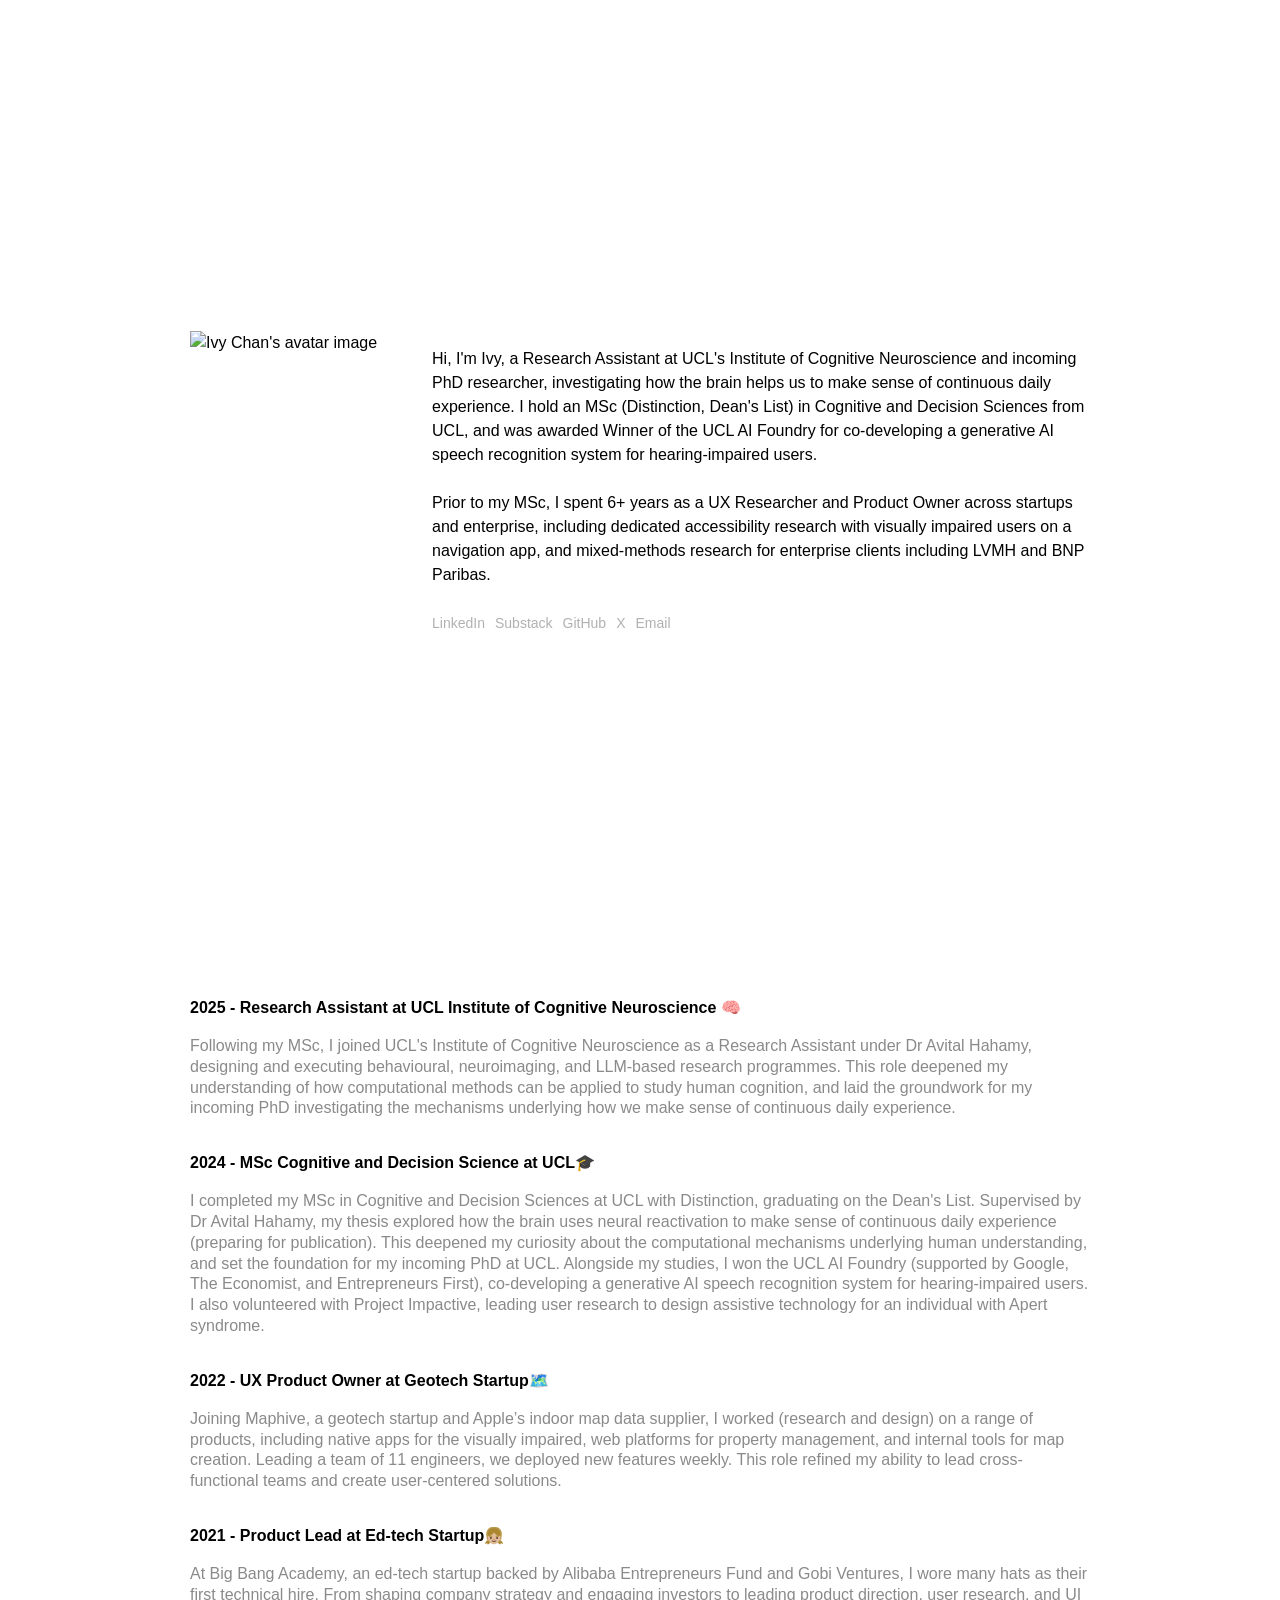
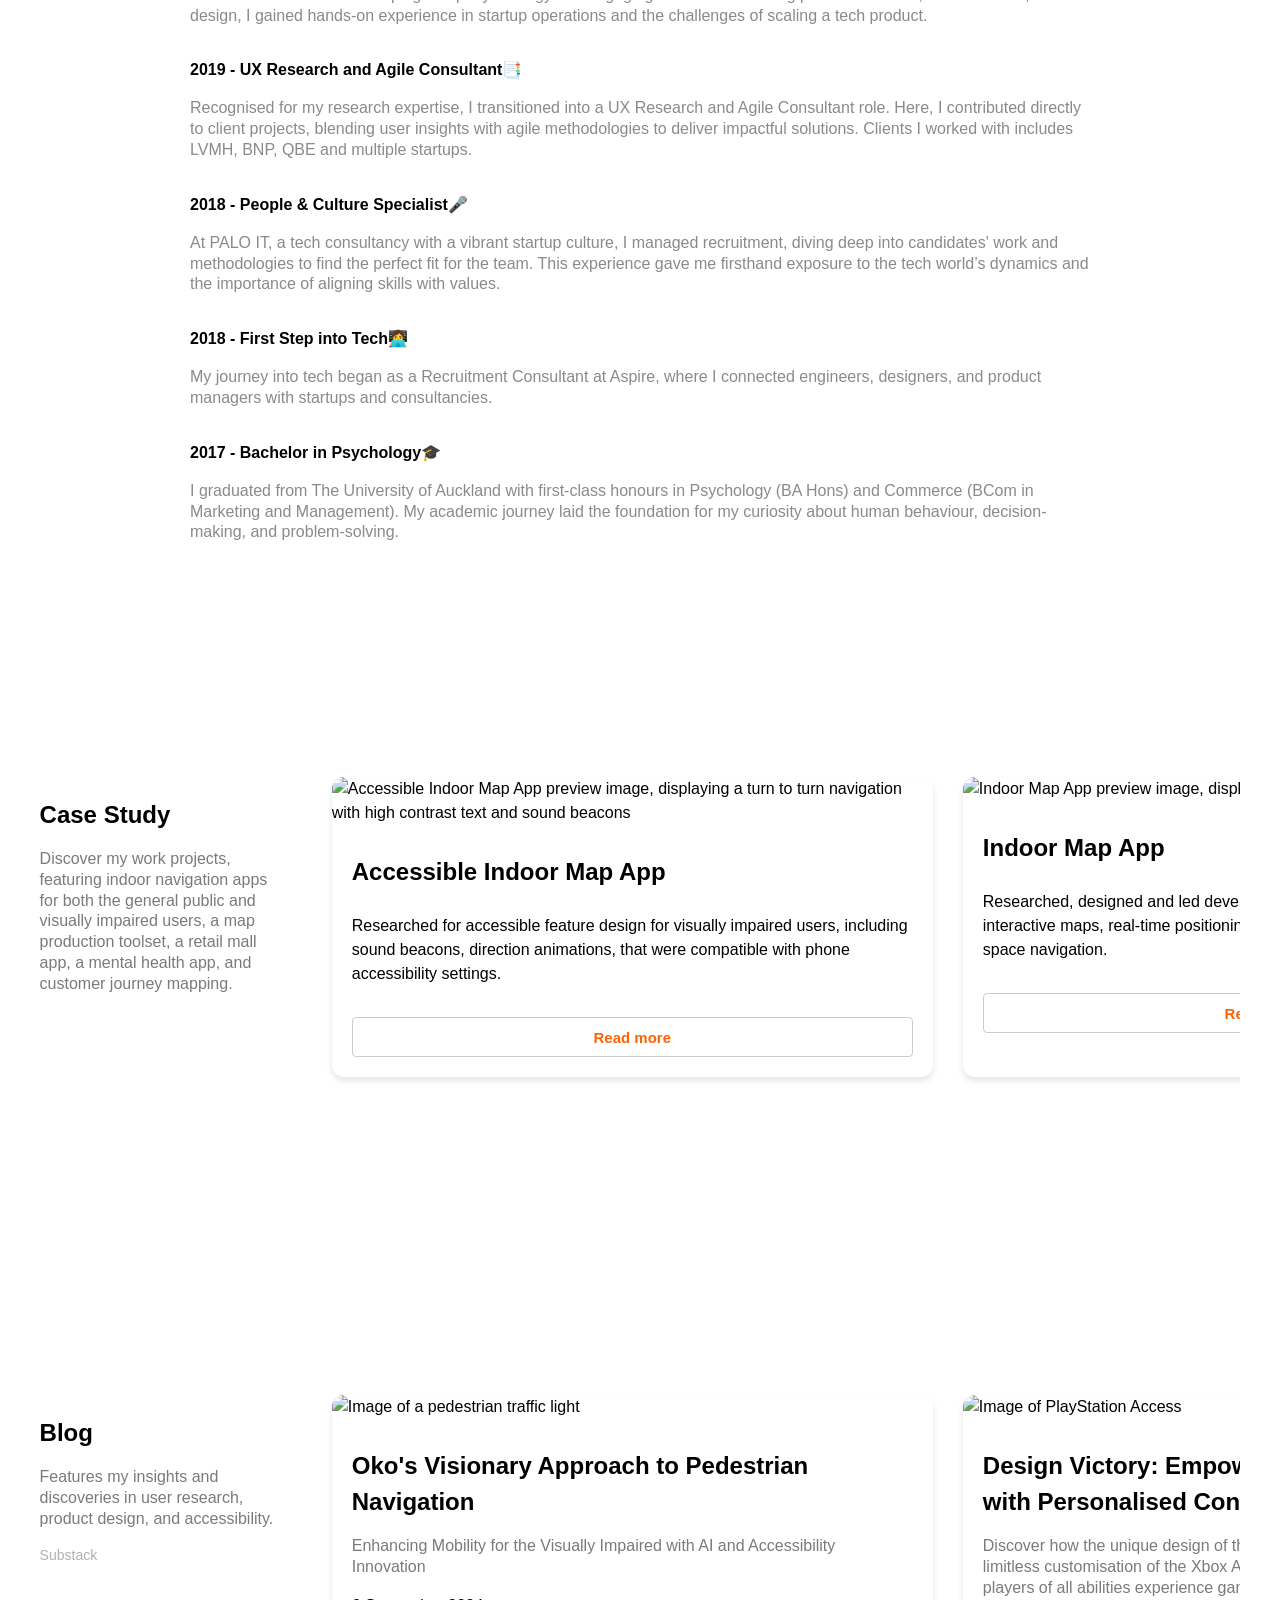
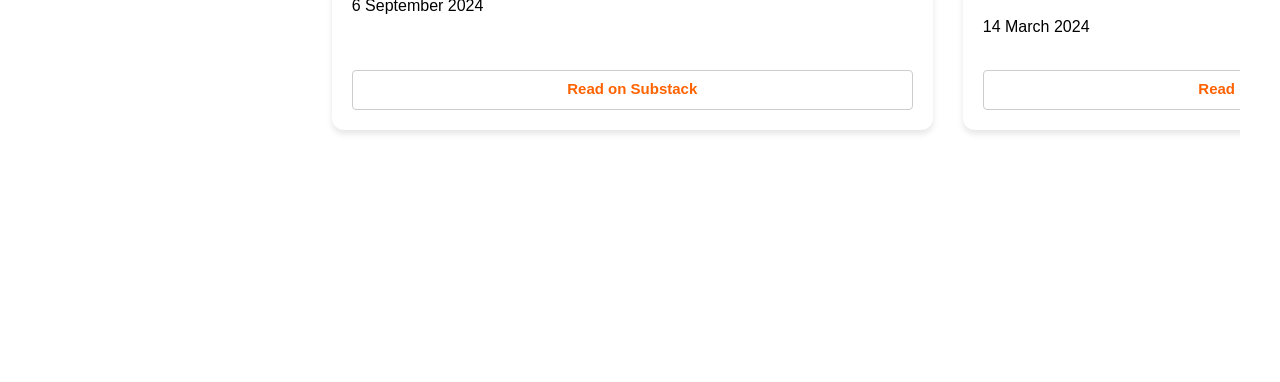
==== commit efbc5bd4: "content updates" ====
--- a/index.html
+++ b/index.html
@@ -18,7 +18,7 @@
         <div class="about-description">
           <p class="about-description">
             Hi, I'm Ivy, a Research Assistant at UCL's Institute of Cognitive Neuroscience and incoming PhD researcher, investigating how the brain helps us to make sense of continuous daily experience. I hold an MSc (Distinction, Dean's List) in Cognitive and Decision Sciences from UCL, and was awarded Winner of the UCL AI Foundry for co-developing a generative AI speech recognition system for hearing-impaired users. <br /><br />
-            Prior to my MSc,, I spent 6+ years as a UX Researcher and Product Owner across startups and enterprise, including dedicated accessibility research with visually impaired users on a navigation app, and mixed-methods research for enterprise clients including LVMH and BNP Paribas.
+            Prior to my MSc, I spent 6+ years as a UX Researcher and Product Owner across startups and enterprise, including dedicated accessibility research with visually impaired users on a navigation app, and mixed-methods research for enterprise clients including LVMH and BNP Paribas.
           </p>
           <div class="social-links">
             <a
@@ -73,7 +73,7 @@
       </div>
 
       <div class="job">
-        <p class="header">2022 - UX Product Manager at Geotech Startup🗺️</p>
+        <p class="header">2022 - UX Product Owner at Geotech Startup🗺️</p>
         <p class="section-description">
           Joining Maphive, a geotech startup and Apple’s indoor map data
           supplier, I worked (research and design) on a range of products, including native apps for
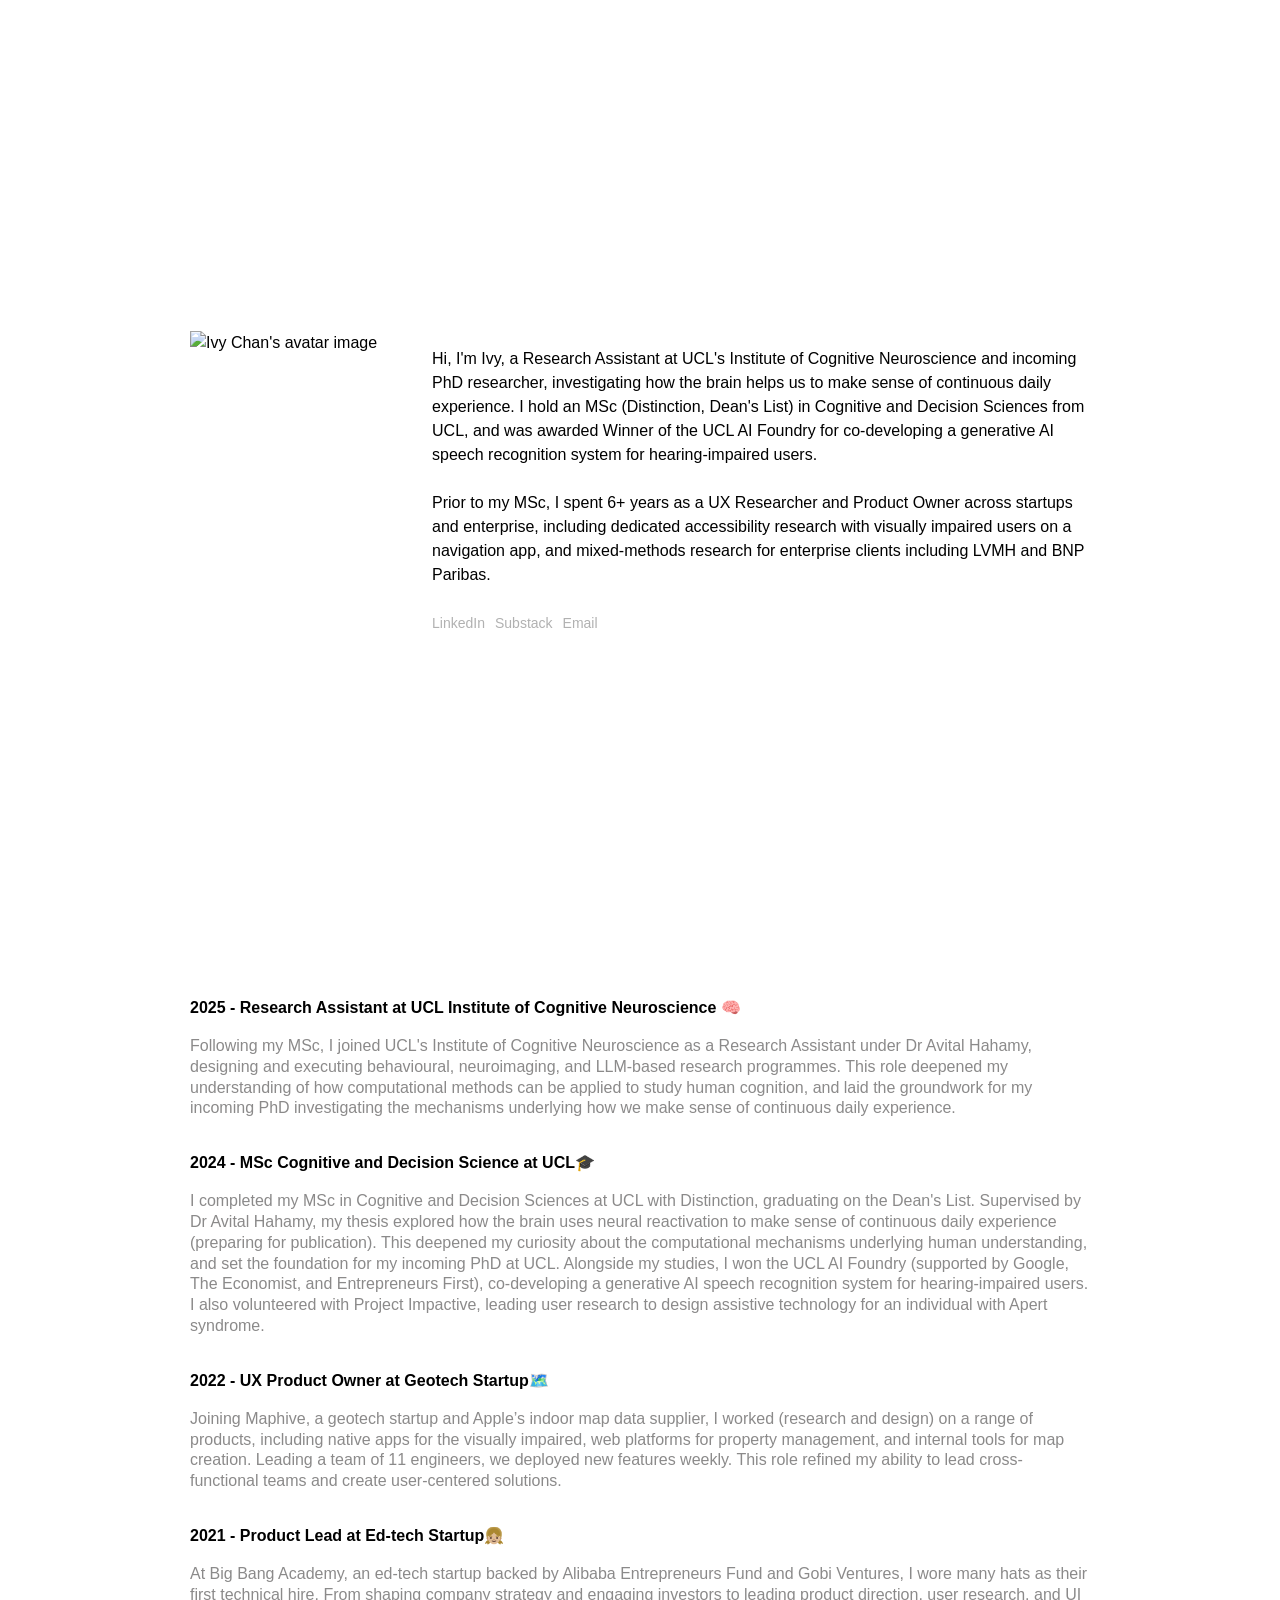
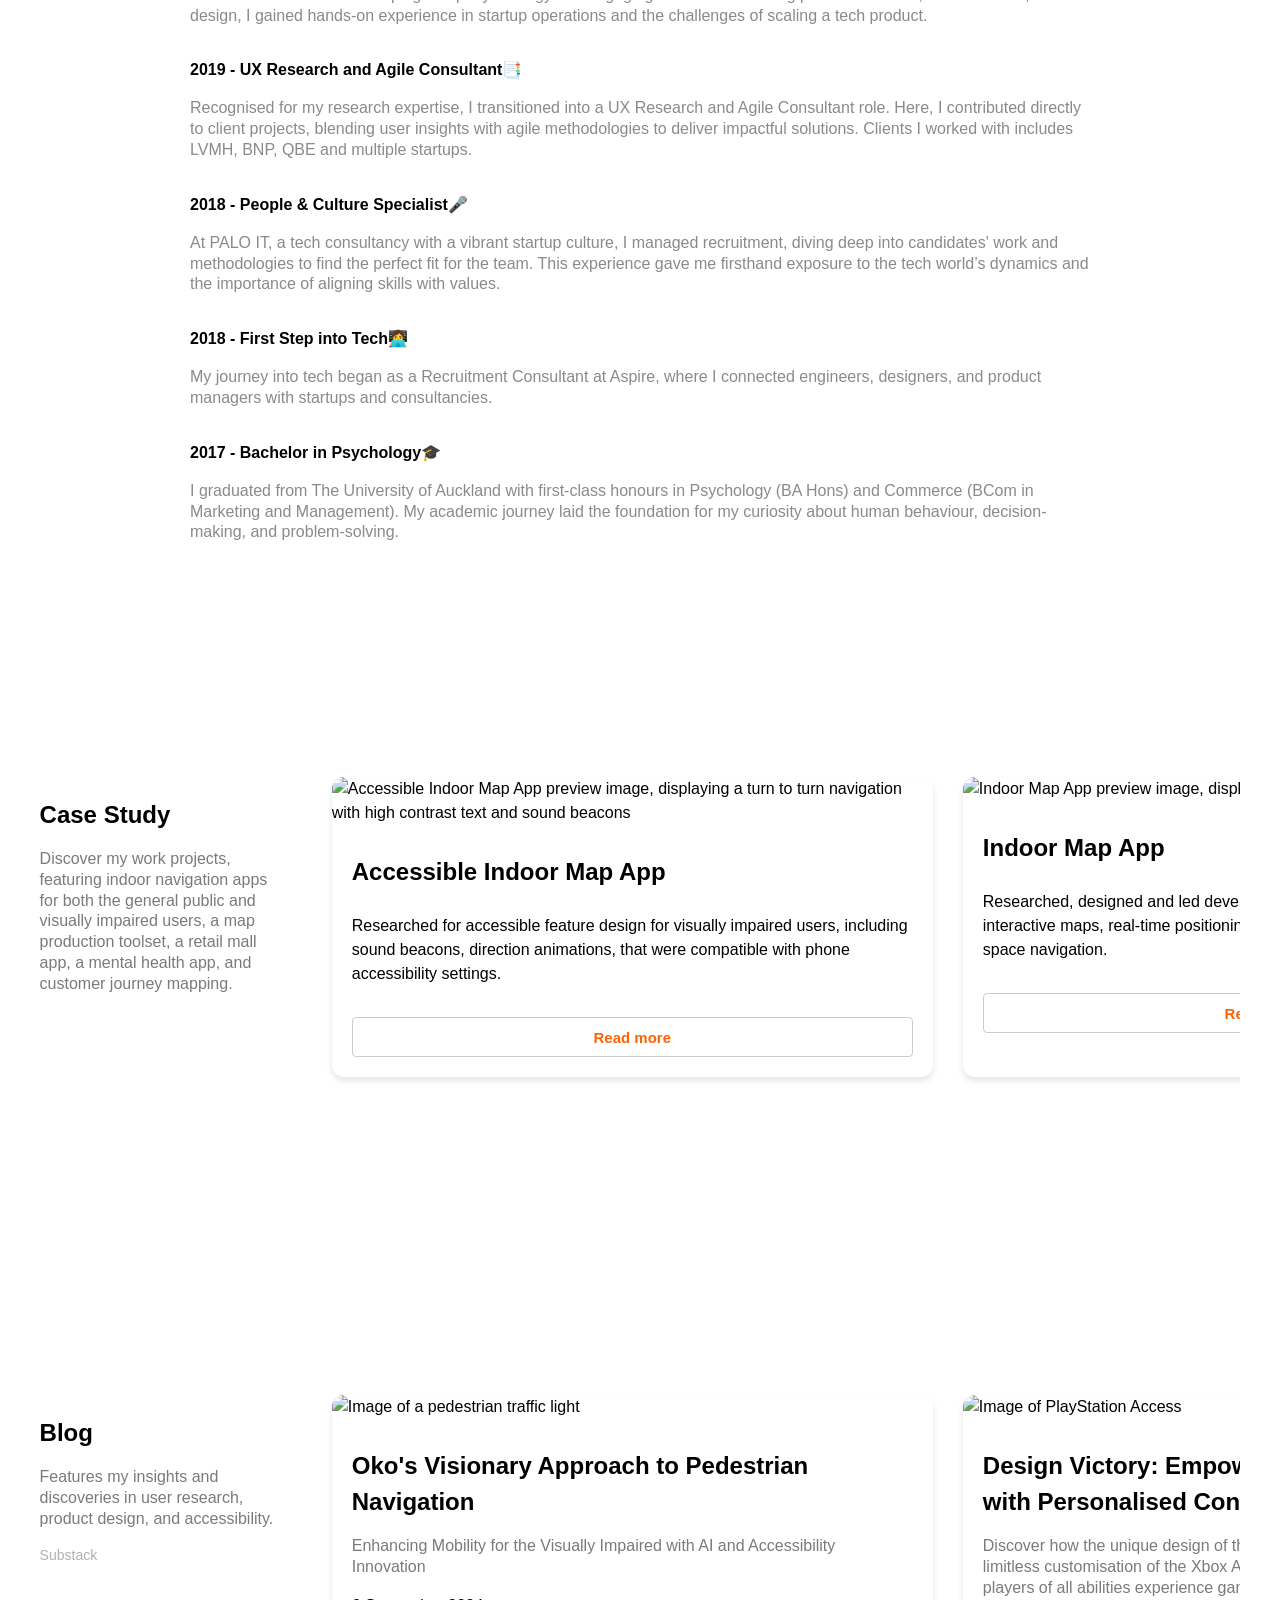
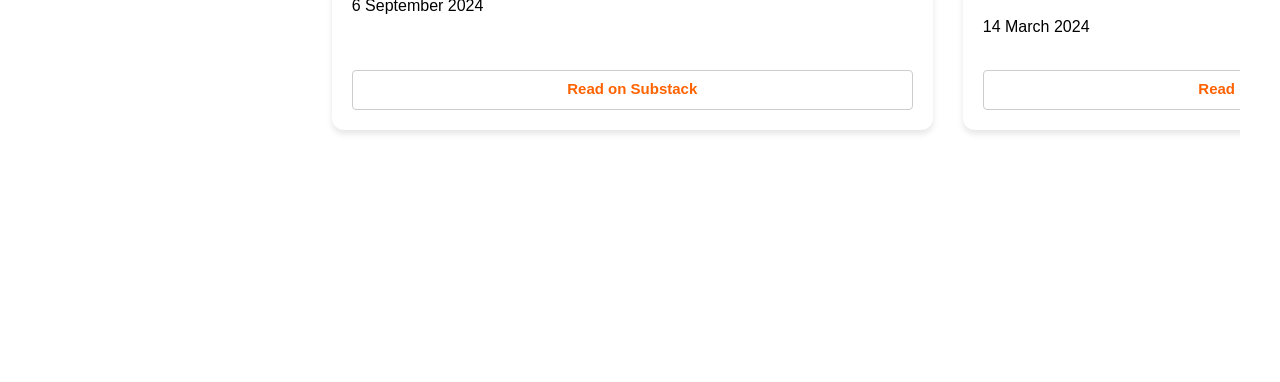
==== commit 08cb102e: "content updates" ====
--- a/index.html
+++ b/index.html
@@ -33,18 +33,6 @@
               class="social-link"
               >Substack</a
             >
-            <a
-              href="https://github.com/ivyc50683"
-              target="_blank"
-              class="social-link"
-              >GitHub</a
-            >
-            <a
-              href="https://x.com/ivyc50683"
-              target="_blank"
-              class="social-link"
-              >X</a
-            >
             <a href="mailto:ivyc50683@gmail.com" class="social-link">Email</a>
           </div>
         </div>
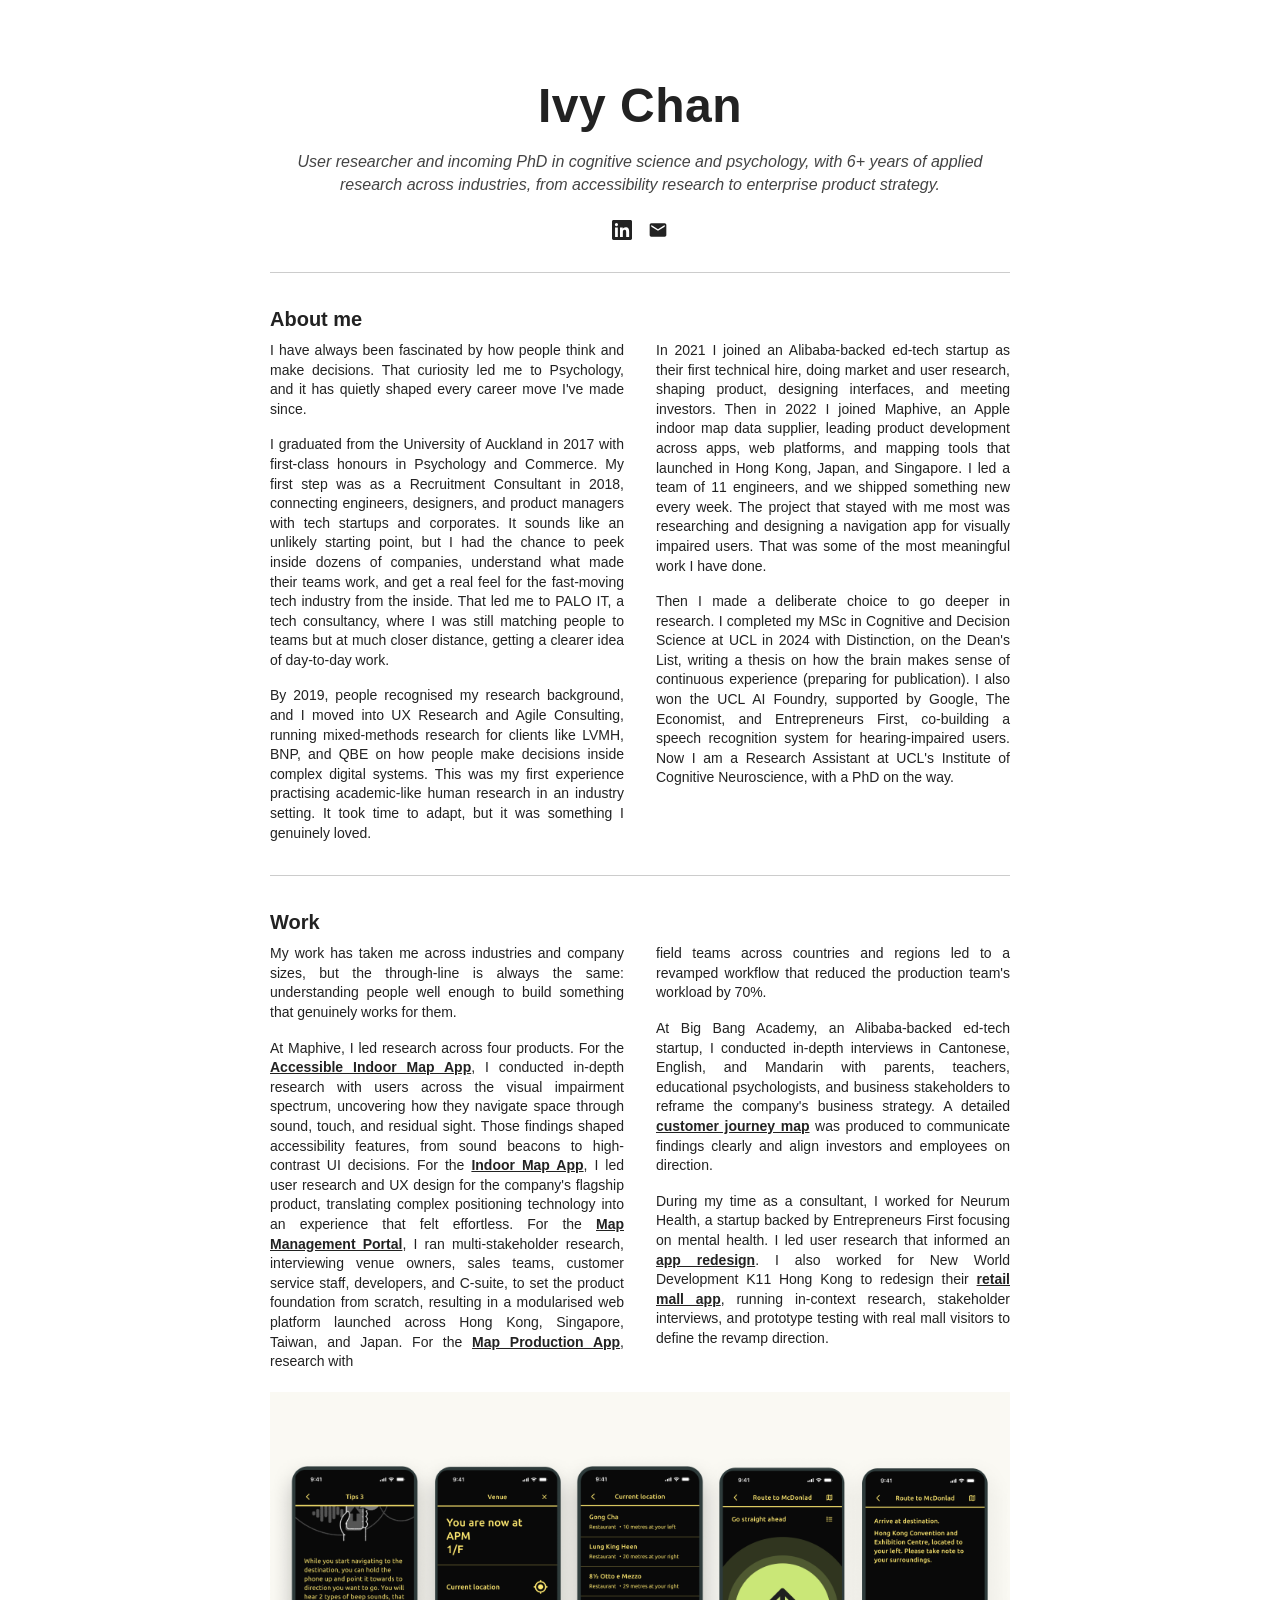
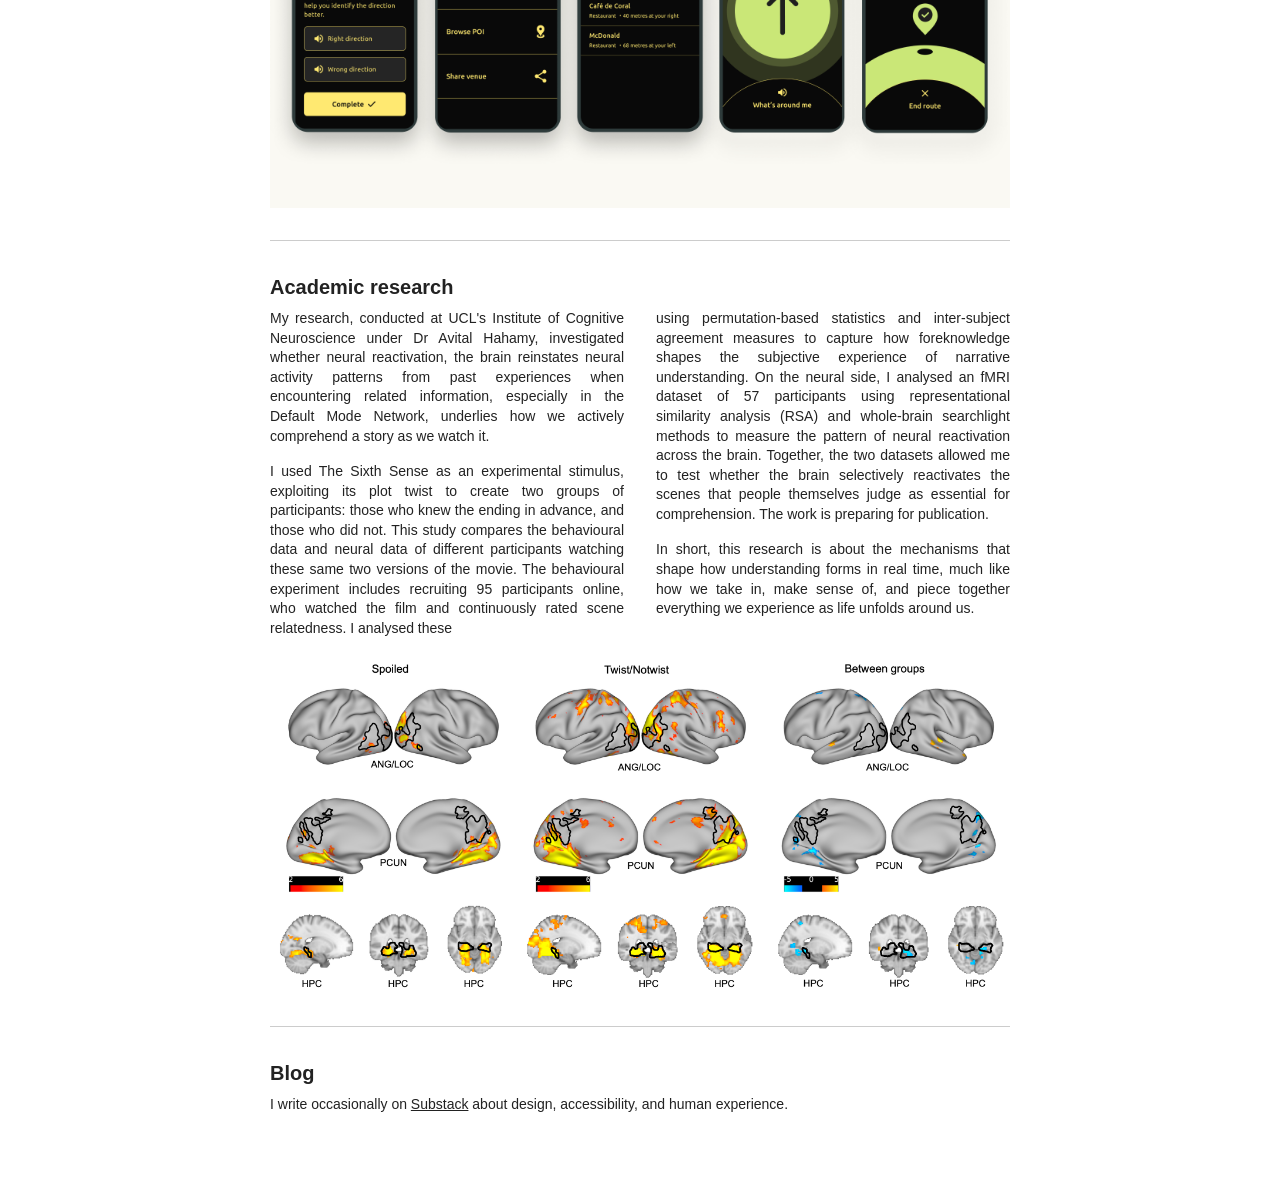
==== commit 9c25f60f: "Launch redesign: editorial layout with 7 case study pages - Replaces index.html with new minimal edi" ====
--- a/index.html
+++ b/index.html
@@ -4,1076 +4,276 @@
     <meta charset="UTF-8" />
     <meta name="viewport" content="width=device-width, initial-scale=1.0" />
     <title>Ivy Chan</title>
-    <link rel="stylesheet" href="style.css" />
+    <style>
+      body {
+        background: #fff;
+        color: #222;
+        font: 1rem/1.4 -apple-system, BlinkMacSystemFont, "Segoe UI", Arial, sans-serif;
+        margin: 0;
+      }
+
+      .container {
+        max-width: 740px;
+        margin: 0 auto;
+        padding: 2rem 1.5rem 4rem;
+      }
+
+      h1 {
+        text-align: center;
+        font-size: 3rem;
+        font-weight: bold;
+        margin: 2.5rem 0 0.75rem;
+        letter-spacing: 0.01em;
+      }
+
+      .tagline {
+        text-align: center;
+        font-style: italic;
+        margin: 0 auto 1.5rem;
+        color: #444;
+        font-size: 1rem;
+      }
+
+      hr {
+        border: none;
+        border-top: 1px solid #ccc;
+        margin: 2rem 0;
+      }
+
+      .two-col {
+        display: flex;
+        gap: 2rem;
+        align-items: flex-start;
+      }
+
+      .two-col .col {
+        flex: 1;
+      }
+
+      .two-col p {
+        font-size: 0.875rem;
+        margin: 0 0 1rem;
+        text-align: justify;
+      }
+
+      .two-col .col p:last-child {
+        margin-bottom: 0;
+      }
+
+      h2 {
+        font-size: 1.25rem;
+        font-weight: bold;
+        margin: 1.75rem 0 0.5rem;
+      }
+
+      h3 {
+        font-size: 1rem;
+        font-weight: bold;
+        margin: 1.25rem 0 0.25rem;
+      }
+
+      p {
+        margin: 0 0 1rem;
+      }
+
+      a {
+        color: #222;
+        text-decoration: underline;
+      }
+
+      a:hover {
+        color: #555;
+      }
+
+      .two-col a {
+        font-weight: bold;
+      }
+    </style>
   </head>
   <body>
-    <!-- About Section -->
-    <section id="about" class="section">
-      <div class="about-content">
-        <img
-          class="about-gif"
-          src="https://github.com/ivyc50683/portfolio/blob/main/assets/avatartion.gif?raw=true"
-          alt="Ivy Chan's avatar image"
-        />
-        <div class="about-description">
-          <p class="about-description">
-            Hi, I'm Ivy, a Research Assistant at UCL's Institute of Cognitive Neuroscience and incoming PhD researcher, investigating how the brain helps us to make sense of continuous daily experience. I hold an MSc (Distinction, Dean's List) in Cognitive and Decision Sciences from UCL, and was awarded Winner of the UCL AI Foundry for co-developing a generative AI speech recognition system for hearing-impaired users. <br /><br />
-            Prior to my MSc, I spent 6+ years as a UX Researcher and Product Owner across startups and enterprise, including dedicated accessibility research with visually impaired users on a navigation app, and mixed-methods research for enterprise clients including LVMH and BNP Paribas.
-          </p>
-          <div class="social-links">
-            <a
-              href="https://www.linkedin.com/feed/"
-              target="_blank"
-              class="social-link"
-              >LinkedIn</a
-            >
-            <a
-              href="https://ivychan.substack.com"
-              target="_blank"
-              class="social-link"
-              >Substack</a
-            >
-            <a href="mailto:ivyc50683@gmail.com" class="social-link">Email</a>
-          </div>
-        </div>
-      </div>
-    </section>
-
-    <!-- Background Section -->
-    <section id="background" class="section">
-      <div class="job">
-        <p class="header">2025 - Research Assistant at UCL Institute of Cognitive Neuroscience 🧠</p>
-        <p class="section-description">
-          Following my MSc, I joined UCL's Institute of Cognitive Neuroscience as a
-          Research Assistant under Dr Avital Hahamy, designing and executing behavioural,
-          neuroimaging, and LLM-based research programmes. This role deepened my understanding
-          of how computational methods can be applied to study human cognition, and laid the
-          groundwork for my incoming PhD investigating the mechanisms underlying how we make
-          sense of continuous daily experience.
-        </p>
-      </div>
-      
-      <div class="job">
-        <p class="header">2024 - MSc Cognitive and Decision Science at UCL🎓</p>
-        <p class="section-description">
-          I completed my MSc in Cognitive and Decision Sciences at UCL with Distinction, graduating on the Dean's List. Supervised by Dr Avital Hahamy, my thesis explored how the brain uses neural reactivation to make sense of continuous daily experience (preparing for publication). This deepened my curiosity about the computational mechanisms underlying human understanding, and set the foundation for my incoming PhD at UCL. Alongside my studies, I won the UCL AI Foundry (supported by Google, The Economist, and Entrepreneurs First), co-developing a generative AI speech recognition system for hearing-impaired users. I also volunteered with Project Impactive, leading user research to design assistive technology for an individual with Apert syndrome.
-        </p>
-      </div>
-
-      <div class="job">
-        <p class="header">2022 - UX Product Owner at Geotech Startup🗺️</p>
-        <p class="section-description">
-          Joining Maphive, a geotech startup and Apple’s indoor map data
-          supplier, I worked (research and design) on a range of products, including native apps for
-          the visually impaired, web platforms for property management, and
-          internal tools for map creation. Leading a team of 11
-          engineers, we deployed new features weekly. This role
-          refined my ability to lead cross-functional teams and create
-          user-centered solutions.
-        </p>
-      </div>
-
-      <div class="job">
-        <p class="header">2021 - Product Lead at Ed-tech Startup👧🏼</p>
-        <p class="section-description">
-          At Big Bang Academy, an ed-tech startup backed by Alibaba
-          Entrepreneurs Fund and Gobi Ventures, I wore many hats as their first
-          technical hire. From shaping company strategy and engaging investors
-          to leading product direction, user research, and UI design, I gained
-          hands-on experience in startup operations and the challenges of
-          scaling a tech product.
-        </p>
-      </div>
-
-      <div class="job">
-        <p class="header">2019 - UX Research and Agile Consultant📑</p>
-        <p class="section-description">
-          Recognised for my research expertise, I transitioned into a UX
-          Research and Agile Consultant role. Here, I contributed directly to
-          client projects, blending user insights with agile methodologies to
-          deliver impactful solutions. Clients I worked with includes LVMH, BNP,
-          QBE and multiple startups.
-        </p>
-      </div>
-
-      <div class="job">
-        <p class="header">2018 - People & Culture Specialist🎤</p>
-        <p class="section-description">
-          At PALO IT, a tech consultancy with a vibrant startup culture, I
-          managed recruitment, diving deep into candidates' work and
-          methodologies to find the perfect fit for the team. This experience
-          gave me firsthand exposure to the tech world’s dynamics and the
-          importance of aligning skills with values.
-        </p>
-      </div>
-
-      <div class="job">
-        <p class="header">2018 - First Step into Tech👩‍💻</p>
-        <p class="section-description">
-          My journey into tech began as a Recruitment Consultant at Aspire,
-          where I connected engineers, designers, and product managers with
-          startups and consultancies.
-        </p>
-      </div>
-
-      <div class="job">
-        <p class="header">2017 - Bachelor in Psychology🎓</p>
-        <p class="section-description">
-          I graduated from The University of Auckland with first-class honours
-          in Psychology (BA Hons) and Commerce (BCom in Marketing and
-          Management). My academic journey laid the foundation for my curiosity
-          about human behaviour, decision-making, and problem-solving.
-        </p>
-      </div>
-    </section>
-
-    <!-- Projects Section -->
-    <section id="projects" class="full-height section">
-      <!-- Description Card -->
-      <div class="description-card">
-        <h2 class="section-title">Case Study</h2>
-        <p class="section-description">
-          Discover my work projects, featuring indoor navigation apps for both
-          the general public and visually impaired users, a map production
-          toolset, a retail mall app, a mental health app, and customer journey
-          mapping.
-        </p>
-      </div>
-
-      <!-- Scrollable Container -->
-      <div class="scrollable-section">
-        <!-- Projects -->
-        <div class="content-card">
-          <img
-            src="https://github.com/ivyc50683/portfolio/blob/main/assets/accessible_indoor_map.png?raw=true"
-            alt="Accessible Indoor Map App preview image, displaying a turn to turn navigation with high contrast text and sound beacons"
-          />
-          <div class="card-content">
-            <h3 class="section-title">Accessible Indoor Map App</h3>
-            <p class="project-preview">
-              Researched for accessible feature design for visually impaired
-              users, including sound beacons, direction animations, that were
-              compatible with phone accessibility settings.
-            </p>
-
-            <!-- Hidden Project Details -->
-            <div class="project-details" style="display: none">
-              <!-- Introduction -->
-              <p class="section-description">
-                Imagine yourself in a vast, unfamiliar indoor complex, enveloped
-                in complete darkness. How would you explore the space or find
-                your way to a specific location? Citygeni is an assessible
-                indoor map for Mapxus, designed browsing and navigation
-                experience for individuals with visual impairments.I conducted
-                research with participants across the visual impairment
-                spectrum, gaining insights on how spatial perception is formed
-                and used. Additionally, I contributed to the review of UI
-                design, ensuring insights are skilfully transformed into
-                functional features that bring the joy of exploration to
-                life.<br /><br />
-              </p>
-              <img
-                src="https://github.com/ivyc50683/portfolio/blob/main/assets/accessible_2.png?raw=true"
-                alt="Detailed view of Accessible Indoor Map App feature"
-                style="max-width: 100%; height: auto"
-              /><br /><br />
-
-              <!-- Research Findings -->
-              <p class="section-description">
-                During interviews with participants who are blind, our research
-                has uncovered a remarkable phenomenon - their extraordinary
-                prowess in other senses, particularly hearing and touch, which
-                they described as transformative experiences that reshaped their
-                perception. <br /><br />
-                These heightened senses become their tools for navigation and
-                spatial perception. For instance, they adeptly determine
-                building exits or entrances by feeling the direction of air and
-                wind on their face or body (although the compulsory use of masks
-                during the pandemic has made this more challenging). They rely
-                on the feedback from the knocks of their poles to gauge the
-                distance of potential obstacles. Tiles on the floor emerge as
-                the most reliable navigation cues, prompting blind individuals
-                to actively seek them out in indoor spaces.<br /><br />
-                In contrast, individuals with low vision, including those with
-                tunnel vision or severe nearsightedness, predominantly rely on
-                sight as their primary navigation tool. Surprisingly, none of
-                them use accessibility features such as Voice Over or Talkback.
-                When faced with unfamiliar indoor spaces, they still prefer to
-                view maps with the assistance of magnifiers, whether digital or
-                physical. Although vision remains their primary navigation tool,
-                they have specific preferences for the user interface and screen
-                display due to the challenges they face. For instance, they find
-                black text on a white background to have excessive contrast,
-                making reading more difficult and strenuous. They prefer a
-                minimum font size of around 16px for comfortable reading, among
-                other considerations.<br /><br />
-              </p>
-              <img
-                src="https://github.com/ivyc50683/portfolio/blob/main/assets/accessible_3.png?raw=true"
-                alt="Detailed view of Accessible Indoor Map App feature"
-                style="max-width: 100%; height: auto"
-              /><br /><br />
-              <img
-                src="https://github.com/ivyc50683/portfolio/blob/main/assets/accessible_4.png?raw=true"
-                alt="Detailed view of Accessible Indoor Map App feature"
-                style="max-width: 100%; height: auto"
-              /><br /><br />
-
-              <p class="section-description">
-                Armed with these invaluable insights, we have successfully
-                translated them into our design approach, ensuring that our
-                product caters to the unique needs and preferences of
-                individuals who are completely blind or have low vision.<br />
-              </p>
-
-              <!-- Features Section -->
-              <h3 class="section-title">ACCESSIBILITY FEATURES</h3>
-              <p class="section-description">
-                Providing effective navigation guidance to individuals who are
-                blind or have low vision presents significant challenges due to
-                the difficulties in accurately conveying spatial information
-                through limited words or sound cues. We have designed what we
-                call the "sound beacon", a sound guidance for visually impaired
-                users to follow during navigation.<br /><br />
-              </p>
-              <img
-                src="https://github.com/ivyc50683/portfolio/blob/main/assets/accessible_5.gif?raw=true"
-                alt="Detailed view of Accessible Indoor Map App feature"
-                style="max-width: 100%; height: auto"
-              /><br /><br />
-
-              <p class="section-description">
-                For users with low vision, we have carefully designed the user
-                interface with a black background and yellow text. Although this
-                colour combination may have lower contrast, it remains readable,
-                ensuring effortless reading. We have set the smallest font size
-                to 16px to enhance legibility. Furthermore, we have minimised
-                the use of text for conveying important messages, including
-                navigation directions. Instead, we rely on large icons and
-                animations for clear communication. During navigation, we have
-                developed prominent direction animations that occupy a
-                significant portion of the screen. This empowers low vision
-                users to accurately interpret meanings, such as directions,
-                without relying solely on reading text.<br /><br />
-                By addressing these considerations in our design approach, we
-                aim to enhance navigation accessibility and provide a
-                user-friendly experience for individuals with visual
-                impairments.<br />
-              </p>
-
-              <!-- Launch Section -->
-              <h3 class="section-title">LAUNCH</h3>
-              <p class="section-description">
-                After half a year of dedicated effort and hard work, we proudly
-                released the indoor map app on both<a
-                  href="https://play.google.com/store/apps/details?id=com.mapxus.citygeni&hl=en_GB"
-                  target="_blank"
-                >
-                  Google Play</a
-                >
-                and the<a
-                  href="https://apps.apple.com/hk/app/citygeni/id6475540142?l=en-GB"
-                  target="_blan"
-                >
-                  App Store</a
-                >, ensuring accessibility to a wide range of users.
-              </p>
-            </div>
-
-            <button class="card-button">Read more</button>
-          </div>
-        </div>
-
-        <!-- Projects -->
-        <div class="content-card">
-          <img
-            src="https://github.com/ivyc50683/portfolio/blob/main/assets/indoor_map_app.gif?raw=true"
-            alt="Indoor Map App preview image, displaying a map with interactive features"
-          />
-          <div class="card-content">
-            <h3 class="section-title">Indoor Map App</h3>
-            <p class="project-preview">
-              Researched, designed and led development of indoor map, features
-              include interactive maps, real-time positioning, navigation
-              guidance, to simplify indoor space navigation.
-            </p>
-
-            <!-- Hidden Project Details -->
-            <div class="project-details" style="display: none">
-              <p class="section-description">
-                Mapxus Anywhere is a collection of map products for users to
-                navigate within complex indoor spaces. I conducted user
-                research, designed user flow, and led to launch the company's
-                signature product.<br /><br />
-              </p>
-              <img
-                src="https://github.com/ivyc50683/portfolio/blob/main/assets/indoor_1.png?raw=true"
-                alt="Detailed view of Indoor Map App feature"
-                style="max-width: 100%; height: auto"
-              /><br /><br />
-
-              <!-- Research Section -->
-              <h3 class="section-title">RESEARCH</h3>
-              <p class="section-description">
-                In our user research for Indoor Map, we discovered that
-                participants rely on map apps like Google Maps when navigating
-                unfamiliar outdoor environments. However, when it comes to
-                indoor spaces, they tend to turn to static indoor maps or seek
-                assistance from customer service centers. As our discussions
-                progressed, participants expressed a strong desire for an
-                interactive indoor map that offers real-time guidance and
-                facilitates exploration within intricate indoor environments.<br /><br />
-                An interactive indoor map provides a visual representation of
-                the indoor space, allowing participants to easily locate
-                specific places, amenities, or points of interest. This saves
-                them time and improves efficiency in unfamiliar surroundings.
-                Additionally, it offers a sense of orientation and contextual
-                awareness, empowering participants to make informed decisions
-                and navigate confidently.<br /><br />
-                Also, by including features such as wheelchair-accessible
-                routes, an interactive indoor map ensures that everyone can
-                navigate the indoor space comfortably and independently.
-                Supporting users to discover points of interest (restaurants,
-                shops, or services), that they may not have been aware of
-                otherwise.<br /><br />
-              </p>
-              <img
-                src="https://github.com/ivyc50683/portfolio/blob/main/assets/indoor_2.gif?raw=true"
-                alt="Detailed view of Indoor Map App feature"
-                style="max-width: 100%; height: auto"
-              /><br /><br />
-
-              <!-- Design Section -->
-              <h3 class="section-title">DESIGN</h3>
-              <p class="section-description">
-                Equipped with user insights, my role was to create the user
-                experience, ensuring that interactions with the sophisticated
-                technology of Indoor Map felt effortless and enjoyable.<br /><br />
-                I also took the chance to understand how navigation was
-                calculated technically. At the heart of Mapxus's Indoor
-                Positioning System (IPS) lies Wi-Fi fingerprinting, a technology
-                that analyses the distinctive signal patterns emitted by fixed
-                Wi-Fi access points (AP) within a building, providing precise
-                indoor positioning. To further enhance accuracy, Indoor Map also
-                integrates Pedestrians Dead Reckoning (PDR) technology, which
-                considers factors like orientation and step length to calculate
-                displacement. These advancements form the core of Indoor Map,
-                ensuring its reliability and precision as a transformative
-                navigation tool for indoor spaces.<br /><br />
-                Given the powerful technology, numerous interactions are
-                available but could be overwhelming to users. Hence, I placed a
-                strong emphasis on minimising cognitive load during the design
-                process. This involved presenting information in a clear and
-                concise manner, using familiar visual cues and affordances that
-                users are accustomed to, and streamlining the number of steps
-                required to complete tasks within the map.<br /><br />
-              </p>
-              <img
-                src="https://github.com/ivyc50683/portfolio/blob/main/assets/indoor_3.png?raw=true"
-                alt="Detailed view of Indoor Map App feature"
-                style="max-width: 100%; height: auto"
-              /><br /><br />
-              <p class="section-description">
-                It is worth mentioning that we have designed different route
-                navigation experience on mobile and desktop, based on the
-                assumption that users are less likely to navigate using a
-                desktop and more likely to use a mobile device. Therefore, on
-                the desktop version, we designed a QR code for users to scan
-                with their mobile devices, allowing them to have the interactive
-                map readily available on a conveniently portable device.<br /><br />
-              </p>
-              <img
-                src="https://github.com/ivyc50683/portfolio/blob/main/assets/indoor_4.gif?raw=true"
-                alt="Detailed view of Indoor Map App feature"
-                style="max-width: 100%; height: auto"
-              /><br /><br />
-              <img
-                src="https://github.com/ivyc50683/portfolio/blob/main/assets/indoor_5.gif?raw=true"
-                alt="Detailed view of Indoor Map App feature"
-                style="max-width: 100%; height: auto"
-              /><br /><br />
-
-              <!-- Launch Section -->
-              <h3 class="section-title">LAUNCH</h3>
-              <p class="section-description">
-                After half a year of dedicated effort and hard work, we proudly
-                released the indoor map app on both
-                <a
-                  href="https://play.google.com/store/apps/details?id=com.mapxus.tocapp"
-                  target="_blank"
-                  >Google Play</a
-                >
-                and the
-                <a
-                  href="https://apps.apple.com/hk/app/mapxus/id6467710889"
-                  target="_blank"
-                  >App Store</a
-                >, ensuring accessibility to a wide range of users. Indoor Map
-                is also available as an
-                <a href="https://anywhere.mapxus.com/" target="_blank"
-                  >Web App</a
-                >. It is also developed as SDK that can be integrated to apps.
-              </p>
-            </div>
-            <button class="card-button">Read more</button>
-          </div>
-        </div>
-
-        <!-- Projects -->
-        <div class="content-card">
-          <img
-            src="https://github.com/ivyc50683/portfolio/blob/main/assets/map_management_portal.gif?raw=true"
-            alt="Map Management Portal preview image, displaying a map management platform with various features including map editing"
-          />
-          <div class="card-content">
-            <h3 class="section-title">Map Management Portal</h3>
-            <p class="project-preview">
-              Researched, designed, and led the development of a client
-              self-served platform with features supporting digital map
-              management.
-            </p>
-
-            <!-- Hidden Project Details -->
-            <div class="project-details" style="display: none">
-              <!-- Introduction -->
-              <p class="section-description">
-                Service Center is a self-served platform for Mapxus, allowing
-                venue owners to manage their digital map data and settings.
-                Features include point of interest management, map visibility
-                management (customise venue display), API settings management,
-                map style customisation, pre-built product configuration, data
-                analysis and more.<br /><br />
-                The company was in the early stage of building the offering, I
-                conducted research with venue owners, sales, customer service,
-                developers and C-levels to set the foundation for the product
-                and led the product direction and development.<br /><br />
-              </p>
-              <img
-                src="https://github.com/ivyc50683/portfolio/blob/main/assets/management_1.png?raw=true"
-                alt="Detailed view of Map Management Portal feature"
-                style="max-width: 100%; height: auto"
-              /><br /><br />
-
-              <!-- Research Section -->
-              <h3 class="section-title">RESEARCH</h3>
-              <img
-                src="https://github.com/ivyc50683/portfolio/blob/main/assets/management_2.png?raw=true"
-                alt="Detailed view of Map Management Portal feature"
-                style="max-width: 100%; height: auto"
-              /><br /><br />
-              <p class="section-description">
-                I conducted interviews to understand the expectations towards
-                Service Center and its functionalities from various
-                stakeholders. For sales representatives, the interviews focused
-                on understanding the challenges they face when assisting venue
-                owners in managing their map data. Conversations with customer
-                service aimed to uncover the common issues and inquiries raised
-                by venue owners to investigate how the Service Center could
-                enhance customer service interactions and support. Engaging with
-                stakeholders involved discussing their key objectives and
-                expectations concerning the Service Center. The goal was to
-                ascertain how the Service Center aligns with their strategic
-                goals and product directions. Interviews with operations staff
-                aimed to identify specific functionalities within the Service
-                Center that would improve data maintenance efficiency.
-                Conversations with venue owners focused on understanding how the
-                Service Center could enhance their experience in managing map
-                data and their business relationship with Mapxus. Lastly,
-                discussions with developers centered around identifying the
-                technical difficulties and backend architecture considerations
-                for the development of Service Center. All the above information
-                was used to guide the design and development of the Service
-                Center, ensuring it effectively meets the needs and expectations
-                of its users.<br /><br />
-              </p>
-
-              <!-- Visualize Business Flow -->
-              <h3 class="section-title">VISUALISE BUSINESS FLOW</h3>
-              <img
-                src="https://github.com/ivyc50683/portfolio/blob/main/assets/management_3.png?raw=true"
-                alt="Detailed view of Map Management Portal feature"
-                style="max-width: 100%; height: auto"
-              /><br /><br />
-              <p class="section-description">
-                The comments and feedback received from the various parties were
-                further consolidated and visually presented. This allowed for a
-                clear visualisation of the insights gathered and highlighted
-                potential opportunities for the Service Center. A presentation
-                was given to ensure all parties were aware of the current status
-                quo and challenges faced by all individual parties.‍<br /><br />
-              </p>
-
-              <!-- Information Architecture -->
-              <h3 class="section-title">INFORMATION ARCHITECTURE</h3>
-              <img
-                src="https://github.com/ivyc50683/portfolio/blob/main/assets/management_4.png?raw=true"
-                alt="Detailed view of Map Management Portal feature"
-                style="max-width: 100%; height: auto"
-              /><br /><br />
-              <p class="section-description">
-                After identifying the opportunities within the business flow, I
-                started designing the information architecture of the Service
-                Center. This involved creating a structured, scalable framework
-                to organise and present information effectively. Key UIs were
-                designed to allow stakeholders to visualise and provide
-                constructive feedback for the design.<br /><br />
-              </p>
-              <img
-                src="https://github.com/ivyc50683/portfolio/blob/main/assets/management_5.png?raw=true"
-                alt="Detailed view of Map Management Portal feature"
-                style="max-width: 100%; height: auto"
-              /><br /><br />
-
-              <!-- Modularised Development -->
-              <h3 class="section-title">MODULARISED DEVELOPMENT</h3>
-              <p class="section-description">
-                The Service Center consists of 16 modules, with specific
-                purposes for easy comprehension and navigation. Each module is
-                designed to address a specific user need.<br /><br />
-              </p>
-              <img
-                src="https://github.com/ivyc50683/portfolio/blob/main/assets/management_6.gif?raw=true"
-                alt="Detailed view of Map Management Portal feature"
-                style="max-width: 100%; height: auto"
-              /><br /><br />
-
-              <!-- Launch Section -->
-              <h3 class="section-title">LAUNCH</h3>
-              <p class="section-description">
-                In December 2023, the Service Center was successfully launched
-                with 10 developed modules, and was introduced in Hong Kong,
-                Singapore, Taiwan, and Japan. Up to this moment, the team is
-                still actively working on the iteration of Service Center.
-              </p>
-            </div>
-
-            <button class="card-button">Read more</button>
-          </div>
-        </div>
-
-        <!-- Projects -->
-        <div class="content-card">
-          <img
-            src="https://github.com/ivyc50683/portfolio/blob/main/assets/map_production_app.png?raw=true"
-            alt="Map Production App preview image, displaying interfaces of web and mobile app for features such as map editing"
-          />
-          <div class="card-content">
-            <h3 class="section-title">Map Production App</h3>
-            <p class="project-preview">
-              Researched, revamped map production workflow, and designed an app
-              from scratch to streamline map production for 100+ staff in 5+
-              cities worldwide.
-            </p>
-
-            <!-- Hidden Project Details -->
-            <div class="project-details" style="display: none">
-              <!-- Introduction -->
-              <p class="section-description">
-                Digital map production is at the core of Mapxus's indoor mapping
-                operations. However, the map accuracy can be compromised over
-                time, particularly when venues undergo changes in their layout
-                or structure. Validating digital maps has become essential for
-                quality assurance. As a recognised
-                <a
-                  href="https://register.apple.com/resources/indoor/program/faq"
-                  target="_blank"
-                  >Apple indoor map data provider</a
-                >, maintaining data accuracy is critical.<br /><br />
-                Visiting venues for validation also provides an opportunity to
-                collect additional information like shop names, photos, and
-                opening hours. As the UX Researcher and Designer, I conducted
-                research, designed the site validation app, and revamped the map
-                production workflow.<br /><br />
-              </p>
-
-              <!-- Research Section -->
-              <h3 class="section-title">RESEARCH</h3>
-              <img
-                src="https://github.com/ivyc50683/portfolio/blob/main/assets/production_1.png?raw=true"
-                alt="Detailed view of Map Production App feature"
-                style="max-width: 100%; height: auto"
-              /><br /><br />
-              <p class="section-description">
-                Conducted research with map production and validation teams
-                across regions, alongside key stakeholders. Reviewed the
-                <a
-                  href="https://register.apple.com/resources/imdf/"
-                  target="_blank"
-                  >Apple Indoor Mapping Data Format (IMDF) standard</a
-                >
-                to incorporate requirements into the tool's design. Insights
-                revealed the need for transparency, explicit instructions, and
-                streamlined approval processes.<br /><br />
-              </p>
-
-              <!-- Business Flow -->
-              <h3 class="section-title">VISUALISE BUSINESS FLOW</h3>
-              <img
-                src="https://github.com/ivyc50683/portfolio/blob/main/assets/production_2.png?raw=true"
-                alt="Detailed view of Map Production App feature"
-                style="max-width: 100%; height: auto"
-              /><br /><br />
-              <p class="section-description">
-                Created a journey map summarising key insights. Simplified
-                workflows, enhanced transparency, and prioritised efficient
-                tools. Collaborated to address blockers and optimise validation
-                processes.<br /><br />
-              </p>
-
-              <!-- Design Section -->
-              <h3 class="section-title">DESIGN</h3>
-              <p class="section-description">
-                Designed 7 types of remarks to guide validation teams, ensuring
-                accuracy. Simplified validation tools to reduce effort while
-                maintaining high data quality. Developed a "remark board" and
-                progress chart for transparency.<br /><br />
-              </p>
-              <img
-                src="https://github.com/ivyc50683/portfolio/blob/main/assets/production_3.png?raw=true"
-                alt="Detailed view of Map Production App feature"
-                style="max-width: 100%; height: auto"
-              /><br /><br />
-
-              <!-- Launch Section -->
-              <h3 class="section-title">LAUNCH</h3>
-              <p class="section-description">
-                Successfully launched in Hong Kong, Taiwan, and Japan. Conducted
-                training and feedback sessions for continuous improvement. The
-                app reduced the map production team's workload by 70% and
-                increased job satisfaction among validation teams.<br /><br />
-              </p>
-              <img
-                src="https://github.com/ivyc50683/portfolio/blob/main/assets/production_8.gif?raw=true"
-                alt="Detailed view of Map Production App feature"
-                style="max-width: 100%; height: auto"
-              /><br /><br />
-            </div>
-
-            <button class="card-button">Read more</button>
-          </div>
-        </div>
-
-        <!-- Projects -->
-        <div class="content-card">
-          <img
-            src="https://github.com/ivyc50683/portfolio/blob/main/assets/customer_journey_map.png?raw=true"
-            alt="Customer Journey Map preview image, displaying a journey map with various touchpoints"
-          />
-          <div class="card-content">
-            <h3 class="section-title">Customer Journey Map</h3>
-            <p class="project-preview">
-              Researched parents' journey in STEM education selection for
-              business strategy, service, and products refinement.
-            </p>
-
-            <!-- Hidden Project Details -->
-            <div class="project-details" style="display: none">
-              <!-- Introduction -->
-              <p class="section-description">
-                Big Bang Academy is an ed-tech startup offering STEM education
-                (online tutorial and offline material experiment box) for
-                children aged 3-12. The company has been running for 2 years,
-                focusing on iterating its curriculum. They wanted to revamp
-                their business offerings and strategy. I conducted customer
-                research to redefine the target customer group, business focus,
-                communication, and market strategies, and was also responsible
-                for redesigning the website with Webflow.<br /><br />
-              </p>
-
-              <!-- Research -->
-              <h3 class="section-title">RESEARCH</h3>
-              <p class="section-description">
-                I conducted in-depth interviews with 12 participants, including
-                parents, educational psychologists, and teachers, to understand
-                expectations in selecting ed-tech services or products. The
-                interviews were conducted in Cantonese (5), English (4), and
-                Mandarin (3), reflecting the diversity of the company's target
-                audience.<br /><br />
-                Various aspects of STEM courses were discussed during these
-                interviews, such as criteria for comparing STEM courses,
-                parents' understanding of these courses, and their expectations
-                for the outcomes of these courses for children aged 3-12.<br /><br />
-                School teachers and educational psychologists were also
-                consulted to gather insights on what constitutes a good STEM
-                course for young children. A one-pager was created to
-                communicate the research findings to the team, summarizing key
-                insights and recommendations.<br /><br />
-              </p>
-
-              <!-- Visualise Customer Journey -->
-              <h3 class="section-title">VISUALISE CUSTOMER JOURNEY</h3>
-              <img
-                src="https://github.com/ivyc50683/portfolio/blob/main/assets/journey_2.png?raw=true"
-                alt="Detailed view of Customer Journey Map"
-                style="max-width: 100%; height: auto"
-              /><br /><br />
-              <p class="section-description">
-                The research highlighted several key insights regarding parents'
-                decision-making in STEM education for young children.<br /><br />
-                Parents of 3-4-year-olds understand the importance of early
-                exposure and aim to provide their children with diverse
-                experiences. However, parents in Hong Kong face challenges
-                selecting STEM courses due to the saturation of the market with
-                many providers. They often rely on recommendations from friends
-                and family due to information overload.<br /><br />
-                Another hurdle for parents is their knowledge gap in STEM
-                subjects. Many parents do not feel well-versed in STEM, so they
-                rely on their child's response and the teacher's engagement when
-                evaluating education providers.<br /><br />
-                Parents' expectations for children's engagement with STEM vary
-                by age. For children aged 3-7, parents do not expect
-                memorization or deep interest in STEM. But as children reach 7,
-                parents expect technical knowledge and the ability to recall key
-                concepts. A failure to do so may signal low-quality
-                education.<br /><br />
-                Motivation to refer providers comes from the belief that
-                studying with friends enhances the learning experience, and
-                positive referrals strengthen parent networking as social
-                contracts.
-              </p>
-            </div>
-
-            <button class="card-button">Read more</button>
-          </div>
-        </div>
-
-        <!-- Projects -->
-        <div class="content-card">
-          <img
-            src="https://github.com/ivyc50683/portfolio/blob/main/assets/mental_health_app.png?raw=true"
-            alt="Mental Health App preview image, displaying a mental health app with various features including daily check-in and personalised courses"
-          />
-          <div class="card-content">
-            <h3 class="section-title">Mental Health App</h3>
-            <p class="project-preview">
-              Researched for app redesign with features including personalised
-              mental health self-care content, skill-building programmes, daily
-              check-in, and progress tracking.
-            </p>
-
-            <!-- Hidden Project Details -->
-            <div class="project-details" style="display: none">
-              <!-- Introduction -->
-              <p class="section-description">
-                Clara is a mental wellness app for Neurum Health, dedicated to
-                enhancing personal connections and promoting well-being
-                utilizing the power of technology and artificial
-                intelligence.<br /><br />
-                The company was in the early stages of building the product, and
-                my primary role was to gain insights into how people,
-                particularly in the Asian context, perceive and engage with
-                digital mental health support.<br /><br />
-              </p>
-
-              <!-- Low User Engagement -->
-              <h3 class="section-title">LOW USER ENGAGEMENT</h3>
-              <p class="section-description">
-                Despite Clara's impressive technology capabilities, user
-                engagement appears to be lacking. User engagement plays a
-                crucial role in ensuring accurate health data and effective
-                content suggestions, as it relies on users actively logging
-                their daily activities and emotions.<br /><br />
-                Data revealed that the day 1 retention rate stands at a mere
-                2.4%, with the bi-weekly retention rate dipping below 2%.
-                Consequently, the founders have sought assistance in finding
-                solutions to enhance user engagement.
-              </p>
-
-              <!-- Research Section -->
-              <h3 class="section-title">RESEARCH</h3>
-              <p class="section-description">
-                Through our interviews with 17 users, we gained valuable
-                insights that went beyond the realm of app design, providing us
-                with a comprehensive understanding of well-being applications
-                and how they are perceived.<br /><br />
-                First, the interviews shed light on the perceived value of using
-                Clara. Users expressed their expectations of receiving
-                personalised well-being recommendations, data-driven insights,
-                and improved mental health outcomes. However, it was mentioned
-                that privacy concerns acted as a significant barrier to
-                continuous usage of mental health apps, as Clara was introduced
-                to them through their employer, which was the business strategy
-                Clara took on.<br /><br />
-                Furthermore, I delved into users' experiences with other
-                well-being apps and their interactions with them. Users shared
-                their positive experiences and highlighted the aspects that
-                worked well for them, but they also discussed the challenges
-                they faced. Interestingly, some users mentioned feeling more
-                comfortable sharing their deepest emotions, including thoughts
-                of suicide, with a non-human recipient. This insight revealed
-                that the absence of a human response didn't deter them from
-                using the app; rather, it provided a sense of objectivity.
-                Nonetheless, some users expressed a desire for Clara to provide
-                warm and considerate conversations that mimic human interaction,
-                as they hoped to feel heard during their interactions.<br /><br />
-                Moreover, the interviews uncovered important user needs and
-                goals. Users expressed a desire for features that could
-                effectively address their specific well-being concerns, such as
-                stress management techniques, mindfulness exercises, and goal
-                tracking functionalities. Understanding these needs allowed us
-                to prioritise feature development in a way that aligned with
-                user expectations and greatly enhanced the overall user
-                experience.
-              </p>
-
-              <!-- Launch Section -->
-              <h3 class="section-title">LAUNCH</h3>
-              <p class="section-description">
-                We were able to finalise the app's design in just one month.
-                Following that, we transitioned into the development phase. The
-                focused efforts and efficient collaboration allowed us to launch
-                Clara within a mere three-month timeframe.<br /><br />
-                Following the revamp, we witnessed a significant increase in
-                user engagement metrics. On day 1, the retention rate
-                skyrocketed from a mere 2% to an impressive 46%. Furthermore,
-                the bi-weekly retention rate, which previously stood at less
-                than 2%, surged to a noteworthy 18%. These figures clearly
-                indicate a substantial improvement in user interest and
-                commitment.<br /><br />
-                In terms of usage patterns, users now access Clara an average of
-                three times per week, demonstrating a higher level of
-                interaction and involvement. Moreover, the average time spent on
-                the app has also risen, with users now dedicating more than 15
-                minutes per session. These statistics highlight the app's
-                ability to captivate and retain user attention.<br /><br />
-                Additionally, the revamped Clara app has successfully encouraged
-                user participation in various activities. Over 60% of users
-                actively log their daily activities on the app, indicating
-                strong engagement with the tracking features. Furthermore, more
-                than 80% of users actively consume the content available on the
-                app, using it as a valuable resource for obtaining new
-                knowledge.
-              </p>
-            </div>
-
-            <button class="card-button">Read more</button>
-          </div>
-        </div>
-
-        <!-- Projects -->
-        <div class="content-card">
-          <img
-            src="https://github.com/ivyc50683/portfolio/blob/main/assets/retail_mall_app.png?raw=true"
-            alt="Retail Mall App preview image, displaying a retail mall app with various features including live stories"
-          />
-          <div class="card-content">
-            <h3 class="section-title">Retail Mall App</h3>
-            <p class="project-preview">
-              Researched for app redesign with retail mall related features such
-              as member registration, restaurant reservation, mall navigation,
-              purchase receipt scanning, and content.
-            </p>
-
-            <!-- Hidden Project Details -->
-            <div class="project-details" style="display: none">
-              <!-- Introduction -->
-              <p class="section-description">
-                The K11 Mall app is a retail app for K11, allowing users to
-                collect membership points, enjoy discounts, make online
-                purchases, make restaurant reservations and more.<br /><br />
-                The company hoped to revamp the K11 app, and I led the design
-                and conducted user research and testing to explore users' and
-                stakeholders' expectations for the app revamp.
-              </p>
-
-              <!-- Research Findings -->
-              <h3 class="section-title">RESEARCH</h3>
-              <p class="section-description">
-                Research began with observations and conversations with mall
-                visitors. We spent time at the concierge desk, witnessing
-                firsthand the challenges faced by customers. We also reviewed
-                user feedback from the app store and pieced together some of the
-                vital features required for the app revamp.<br /><br />
-              </p>
-              <img
-                src="https://github.com/ivyc50683/portfolio/blob/main/assets/retail_2.png?raw=true"
-                alt="Detailed view of Retail Mall App feature"
-                style="max-width: 100%; height: auto"
-              /><br /><br />
-
-              <p class="section-description">
-                We engaged in interviews with key stakeholders, discovering
-                three essential objectives for the revamp: Engagement, Sales,
-                and Loyalty. Recognizing the app's role in driving engagement,
-                boosting sales, and fostering customer loyalty, we conceived the
-                idea of a dynamic content hub—a centralized platform designed to
-                captivate and interact with users.
-              </p>
-              <img
-                src="https://github.com/ivyc50683/portfolio/blob/main/assets/retail_3.png?raw=true"
-                alt="Detailed view of Retail Mall App feature"
-                style="max-width: 100%; height: auto"
-              /><br /><br />
-
-              <!-- User Testing -->
-              <p class="section-description">
-                Drawing from the feedback gathered, we crafted two distinct UI
-                design prototypes. We sought real-time feedback from 10 mall
-                visitors in the food court, delving into their K11 membership,
-                app awareness, and motivations for visiting, while eagerly
-                gathering feedback as they explored both the existing app and
-                our prototypes.<br /><br />
-                Leveraging the insights gained from user testing, we crafted a
-                solution that resonated with our users and project objectives.
-              </p>
-
-              <!-- Launch Section -->
-              <h3 class="section-title">LAUNCH</h3>
-              <p class="section-description">
-                In just 1 month of intensive design sprint, we finalized the
-                app's design and handed over the development phase to
-                developers. As a result, the K11 app was successfully launched
-                on
-                <a
-                  href="https://play.google.com/store/apps/details?id=com.k11.membership&hl=en&gl=US&pli=1"
-                  target="_blank"
-                  >Google Play</a
-                >
-                and
-                <a
-                  href="https://apps.apple.com/hk/app/k11-hk/id920299203?l=en-GB"
-                  target="_blank"
-                  >App Store</a
-                >
-                within a 3-month timeframe.
-              </p>
-              <img
-                src="https://github.com/ivyc50683/portfolio/blob/main/assets/retail_4.gif?raw=true"
-                alt="Detailed view of Retail Mall App feature"
-                style="max-width: 100%; height: auto"
-              /><br /><br />
-              <img
-                src="https://github.com/ivyc50683/portfolio/blob/main/assets/retail_5.png?raw=true"
-                alt="Detailed view of Retail Mall App feature"
-                style="max-width: 100%; height: auto"
-              /><br /><br />
-              <img
-                src="https://github.com/ivyc50683/portfolio/blob/main/assets/retail_6.png?raw=true"
-                alt="Detailed view of Retail Mall App feature"
-                style="max-width: 100%; height: auto"
-              /><br /><br />
-              <img
-                src="https://github.com/ivyc50683/portfolio/blob/main/assets/retail_7.png?raw=true"
-                alt="Detailed view of Retail Mall App feature"
-                style="max-width: 100%; height: auto"
-              /><br /><br />
-            </div>
-
-            <button class="card-button">Read more</button>
-          </div>
-        </div>
-      </div>
-    </section>
-
-    <!-- Modal -->
-    <div id="modal" class="modal">
-      <div class="modal-content">
-        <!-- Content dynamically injected by JavaScript -->
-      </div>
+    <div class="container">
+
+      <!-- Header -->
+      <h1>Ivy Chan</h1>
+      <p class="tagline">
+        User researcher and incoming PhD in cognitive science and psychology,
+        with 6+ years of applied research across industries, from accessibility
+        research to enterprise product strategy.
+      </p>
+
+      <div style="text-align: center; margin: 0 0 1.5rem; display: flex; justify-content: center; gap: 1rem;">
+        <a href="https://www.linkedin.com/in/--ivychan/" target="_blank" title="LinkedIn" style="color: #222; text-decoration: none; display: inline-flex; align-items: center;">
+          <svg width="20" height="20" viewBox="0 0 24 24" fill="currentColor" xmlns="http://www.w3.org/2000/svg"><path d="M20.447 20.452H17.01v-5.569c0-1.328-.027-3.037-1.852-3.037-1.853 0-2.136 1.445-2.136 2.939v5.667H9.584V9h3.298v1.561h.046c.477-.9 1.637-1.85 3.37-1.85 3.601 0 4.267 2.37 4.267 5.455v6.286zM5.337 7.433a1.914 1.914 0 1 1 0-3.828 1.914 1.914 0 0 1 0 3.828zm1.65 13.019H3.685V9h3.302v11.452zM22.225 0H1.771C.792 0 0 .774 0 1.729v20.542C0 23.227.792 24 1.771 24h20.451C23.2 24 24 23.227 24 22.271V1.729C24 .774 23.2 0 22.222 0h.003z"/></svg>
+        </a>
+        <a href="mailto:ivyckyuk@gmail.com" title="Email" style="color: #222; text-decoration: none; display: inline-flex; align-items: center;">
+          <svg width="20" height="20" viewBox="0 0 24 24" fill="currentColor" xmlns="http://www.w3.org/2000/svg"><path d="M20 4H4c-1.1 0-2 .9-2 2v12c0 1.1.9 2 2 2h16c1.1 0 2-.9 2-2V6c0-1.1-.9-2-2-2zm0 4-8 5-8-5V6l8 5 8-5v2z"/></svg>
+        </a>
+      </div>
+
+      <hr />
+
+      <!-- About me -->
+      <h2>About me</h2>
+      <div class="two-col">
+        <div class="col">
+          <p>
+            I have always been fascinated by how people think and make decisions.
+            That curiosity led me to Psychology, and it has quietly shaped every
+            career move I've made since.
+          </p>
+          <p>
+            I graduated from the University of Auckland in 2017 with first-class
+            honours in Psychology and Commerce. My first step was as a Recruitment
+            Consultant in 2018, connecting engineers, designers, and product
+            managers with tech startups and corporates. It sounds like an unlikely
+            starting point, but I had the chance to peek inside dozens of
+            companies, understand what made their teams work, and get a real feel
+            for the fast-moving tech industry from the inside. That led me to
+            PALO IT, a tech consultancy, where I was still matching people to
+            teams but at much closer distance, getting a clearer idea of
+            day-to-day work.
+          </p>
+          <p>
+            By 2019, people recognised my research background, and I moved into
+            UX Research and Agile Consulting, running mixed-methods research for
+            clients like LVMH, BNP, and QBE on how people make decisions inside
+            complex digital systems. This was my first experience practising
+            academic-like human research in an industry setting. It took time to
+            adapt, but it was something I genuinely loved.
+          </p>
+        </div>
+        <div class="col">
+          <p>
+            In 2021 I joined an Alibaba-backed ed-tech startup as their first
+            technical hire, doing market and user research, shaping product,
+            designing interfaces, and meeting investors. Then in 2022 I joined
+            Maphive, an Apple indoor map data supplier, leading product
+            development across apps, web platforms, and mapping tools that
+            launched in Hong Kong, Japan, and Singapore. I led a team of 11
+            engineers, and we shipped something new every week. The project that
+            stayed with me most was researching and designing a navigation app for
+            visually impaired users. That was some of the most meaningful work I
+            have done.
+          </p>
+          <p>
+            Then I made a deliberate choice to go deeper in research. I completed
+            my MSc in Cognitive and Decision Science at UCL in 2024 with
+            Distinction, on the Dean's List, writing a thesis on how the brain
+            makes sense of continuous experience (preparing for publication).
+            I also won the UCL AI Foundry, supported by Google, The Economist,
+            and Entrepreneurs First, co-building a speech recognition system for
+            hearing-impaired users. Now I am a Research Assistant at UCL's
+            Institute of Cognitive Neuroscience, with a PhD on the way.
+          </p>
+        </div>
+      </div>
+
+      <hr />
+
+      <!-- Work / Case Studies -->
+      <h2>Work</h2>
+      <div class="two-col">
+        <div class="col">
+          <p>
+            My work has taken me across industries and company sizes, but the
+            through-line is always the same: understanding people well enough to
+            build something that genuinely works for them.
+          </p>
+          <p>
+            At Maphive, I led research across four products. For the <a href="accessible-indoor-map.html">Accessible
+            Indoor Map App</a>, I conducted in-depth research with users across the
+            visual impairment spectrum, uncovering how they navigate space through
+            sound, touch, and residual sight. Those findings shaped
+            accessibility features, from sound beacons to high-contrast UI
+            decisions. For the <a href="indoor-map.html">Indoor Map App</a>, I led user research and UX design
+            for the company's flagship product, translating complex positioning
+            technology into an experience that felt effortless. For the <a href="map-management.html">Map
+            Management Portal</a>, I ran multi-stakeholder research, interviewing
+            venue owners, sales teams, customer service staff, developers, and
+            C-suite, to set the product foundation from scratch, resulting in a
+            modularised web platform launched across Hong Kong, Singapore, Taiwan,
+            and Japan. For the <a href="map-production.html">Map Production App</a>, research with
+          </p>
+        </div>
+        <div class="col">
+          <p>
+            field teams across countries and regions led to a revamped workflow that
+            reduced the production team's workload by 70%.
+          </p>
+          <p>
+            At Big Bang Academy, an Alibaba-backed ed-tech startup, I conducted
+            in-depth interviews in Cantonese, English, and Mandarin with parents,
+            teachers, educational psychologists, and business stakeholders to
+            reframe the company's business strategy. A detailed <a href="customer-journey.html">customer
+            journey map</a> was produced to communicate findings clearly and align
+            investors and employees on direction.
+          </p>
+          <p>
+            During my time as a consultant, I worked for Neurum Health, a startup
+            backed by Entrepreneurs First focusing on mental health. I led user
+            research that informed an <a href="mental-health.html">app redesign</a>. I also worked for New World Development K11 Hong Kong to
+            redesign their <a href="retail-mall.html">retail mall app</a>, running in-context research,
+            stakeholder interviews, and prototype testing with real mall visitors
+            to define the revamp direction.
+          </p>
+        </div>
+      </div>
+      <img src="assets/accessible_2.png" alt="Accessible Indoor Map App" style="width: 100%; margin-top: 1.25rem; display: block;" />
+
+      <hr />
+
+      <!-- Research -->
+      <h2>Academic research</h2>
+      <div class="two-col">
+        <div class="col">
+          <p>
+            My research, conducted at UCL's Institute of Cognitive Neuroscience
+            under Dr Avital Hahamy, investigated whether neural reactivation,
+            the brain reinstates neural activity patterns from past experiences
+            when encountering related information, especially in the Default Mode
+            Network, underlies how we actively comprehend a story as we watch it.
+          </p>
+          <p>
+            I used The Sixth Sense as an experimental stimulus, exploiting its
+            plot twist to create two groups of participants: those who knew the
+            ending in advance, and those who did not. This study compares the
+            behavioural data and neural data of different participants watching
+            these same two versions of the movie. The behavioural experiment
+            includes recruiting 95 participants online, who watched the film and
+            continuously rated scene relatedness. I analysed these
+          </p>
+        </div>
+        <div class="col">
+          <p>
+            using permutation-based statistics and inter-subject agreement
+            measures to capture how foreknowledge shapes the subjective experience
+            of narrative understanding. On the neural side, I analysed
+            an fMRI dataset of 57 participants using representational similarity
+            analysis (RSA) and whole-brain searchlight methods to measure the
+            pattern of neural reactivation across the brain. Together, the two
+            datasets allowed me to test whether the brain selectively reactivates
+            the scenes that people themselves judge as essential for comprehension.
+            The work is preparing for publication.
+          </p>
+          <p>
+            In short, this research is about the mechanisms that shape how
+            understanding forms in real time, much like how we take in, make
+            sense of, and piece together everything we experience as life unfolds
+            around us.
+          </p>
+        </div>
+      </div>
+      <img src="assets/reactivation.png" alt="Neural reactivation searchlight results" style="width: 100%; margin-top: 1.25rem; display: block;" />
+
+      <hr />
+
+      <!-- Blog -->
+      <h2>Blog</h2>
+      <p style="font-size: 0.875rem;">
+        I write occasionally on <a href="https://ivychan.substack.com" target="_blank">Substack</a>
+        about design, accessibility, and human experience.
+      </p>
+
     </div>
-
-    <!-- Blog Section -->
-    <section id="blog" class="section full-height">
-      <!-- Description Card -->
-      <div class="description-card">
-        <h2 class="section-title">Blog</h2>
-        <p class="section-description">
-          Features my insights and discoveries in user research, product design,
-          and accessibility.
-        </p>
-        <div class="social-links">
-          <a
-            href="https://ivychan.substack.com"
-            target="_blank"
-            class="social-link"
-            >Substack</a
-          >
-        </div>
-      </div>
-
-      <!-- Scrollable Container -->
-      <div class="scrollable-section">
-        <!-- Content Card -->
-        <div class="content-card">
-          <img
-            src="https://substackcdn.com/image/fetch/w_500,h_333,c_fill,f_webp,q_auto:good,fl_progressive:steep,g_center/https%3A%2F%2Fsubstack-post-media.s3.amazonaws.com%2Fpublic%2Fimages%2F25b479f0-a40b-413e-a713-dfdc7b20246f_519x360.jpeg"
-            alt="Image of a pedestrian traffic light"
-          />
-          <div class="card-content">
-            <div class="blog-card-content">
-              <h3 class="section-title">
-                Oko's Visionary Approach to Pedestrian Navigation
-              </h3>
-              <p class="section-description">
-                Enhancing Mobility for the Visually Impaired with AI and
-                Accessibility Innovation
-              </p>
-              <p>6 September 2024</p>
-            </div>
-            <a
-              href="https://ivychan.substack.com/p/okos-visionary-approach-to-pedestrian"
-              target="_blank"
-              class="card-button"
-              >Read on Substack</a
-            >
-          </div>
-        </div>
-
-        <!-- Content Card -->
-        <div class="content-card">
-          <img
-            src="https://substackcdn.com/image/fetch/w_500,h_333,c_fill,f_webp,q_auto:good,fl_progressive:steep,g_center/https%3A%2F%2Fsubstack-post-media.s3.amazonaws.com%2Fpublic%2Fimages%2F28831402-5525-4550-874c-c6bd0b33013e_2560x1707.jpeg"
-            alt="Image of PlayStation Access"
-          />
-          <div class="card-content">
-            <div class="blog-card-content">
-              <h3 class="section-title">
-                Design Victory: Empowering Inclusive Gaming with Personalised
-                Controllers
-              </h3>
-              <p class="section-description">
-                Discover how the unique design of the PlayStation Access™
-                controller and the limitless customisation of the Xbox Adaptive
-                Controller revolutionises the way players of all abilities
-                experience gaming.
-              </p>
-              <p>14 March 2024</p>
-            </div>
-            <a
-              href="https://ivychan.substack.com/p/design-victory-empowering-inclusive"
-              target="_blank"
-              class="card-button"
-              >Read on Substack</a
-            >
-          </div>
-        </div>
-
-        <!-- Content Card -->
-        <div class="content-card">
-          <img
-            src="https://substackcdn.com/image/fetch/w_500,h_333,c_fill,f_webp,q_auto:good,fl_progressive:steep,g_center/https%3A%2F%2Fsubstack-post-media.s3.amazonaws.com%2Fpublic%2Fimages%2F9f933d8b-e3f4-4f6f-bb35-240b42cff7a8_940x788.png"
-          />
-          <div class="card-content">
-            <div class="blog-card-content">
-              <h3 class="section-title">
-                Exploring Android and iOS Accessibility Features
-              </h3>
-              <p class="section-description">
-                Uncover and compare their strategies, accessibility features,
-                and preferences among individuals with visual and hearing
-                impairments.
-              </p>
-              <p>10 October 2023</p>
-            </div>
-            <a
-              href="https://ivychan.substack.com/p/exploring-android-and-ios-accessibility"
-              target="_blank"
-              class="card-button"
-              >Read on Substack</a
-            >
-          </div>
-        </div>
-
-    <script src="script.js"></script>
   </body>
 </html>
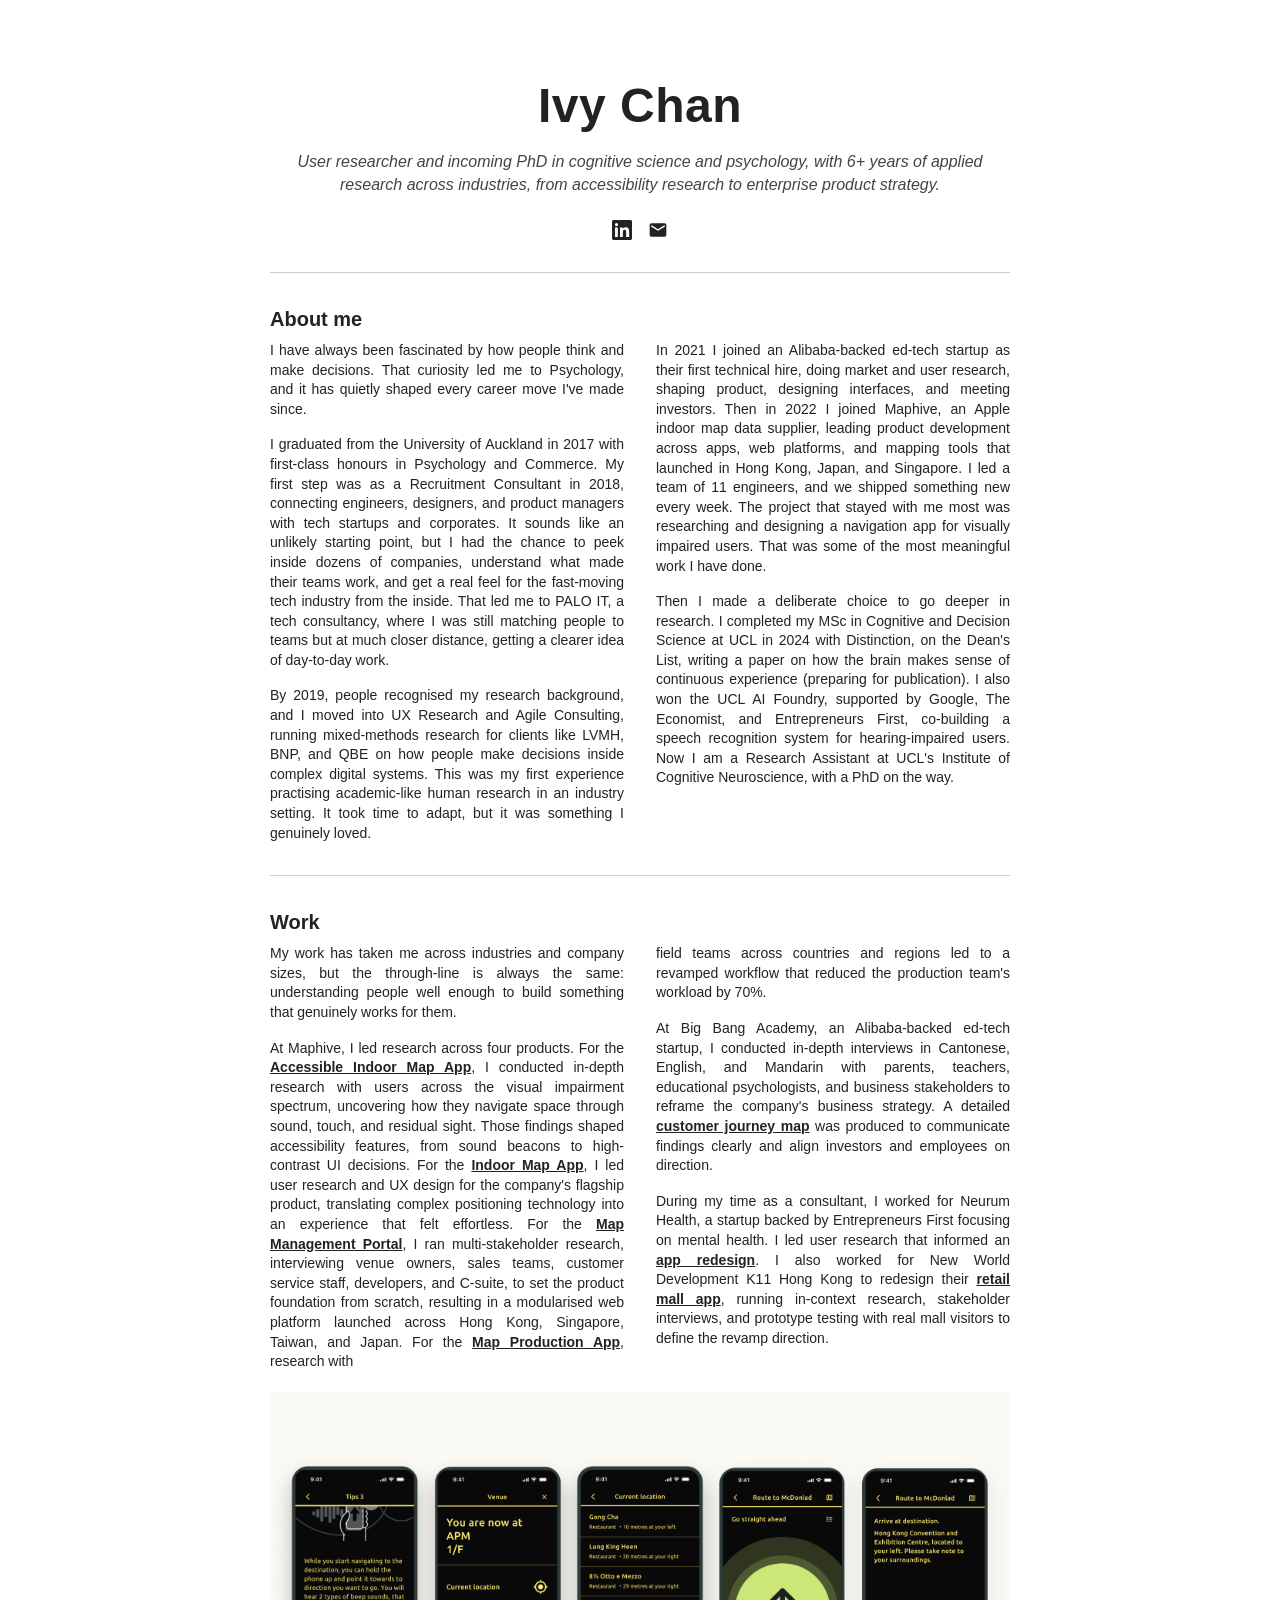
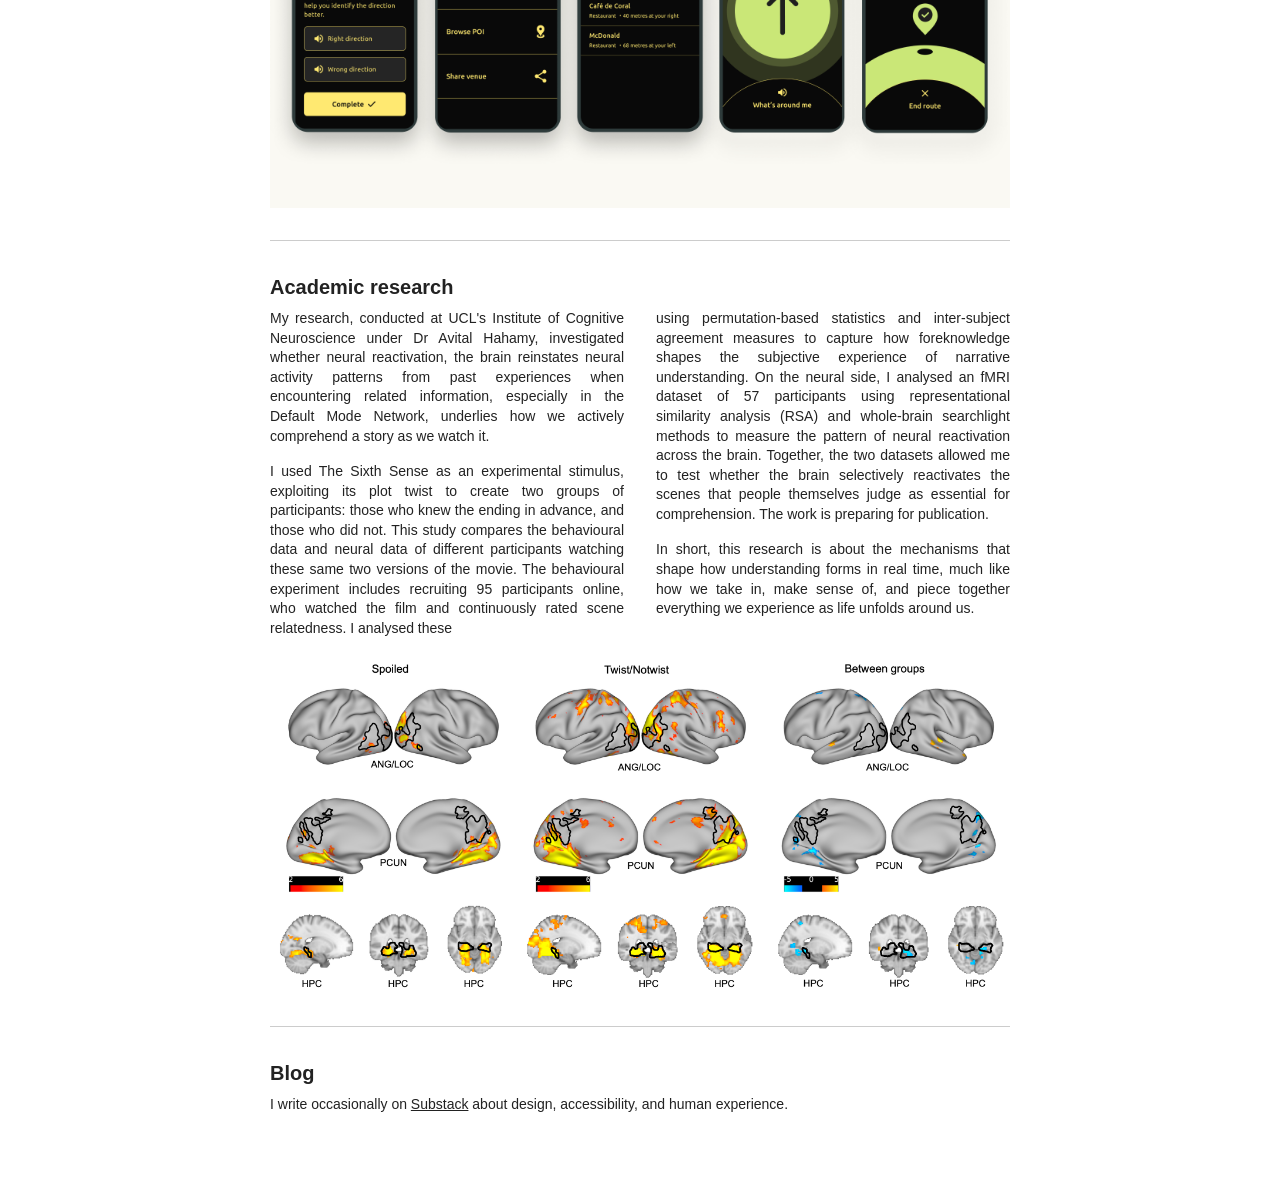
==== commit f9d035d8: "Change 'writing a thesis' to 'writing a paper' in About me Co-Authored-By: Claude Sonnet 4.6 <norepl" ====
--- a/index.html
+++ b/index.html
@@ -158,7 +158,7 @@
           <p>
             Then I made a deliberate choice to go deeper in research. I completed
             my MSc in Cognitive and Decision Science at UCL in 2024 with
-            Distinction, on the Dean's List, writing a thesis on how the brain
+            Distinction, on the Dean's List, writing a paper on how the brain
             makes sense of continuous experience (preparing for publication).
             I also won the UCL AI Foundry, supported by Google, The Economist,
             and Entrepreneurs First, co-building a speech recognition system for
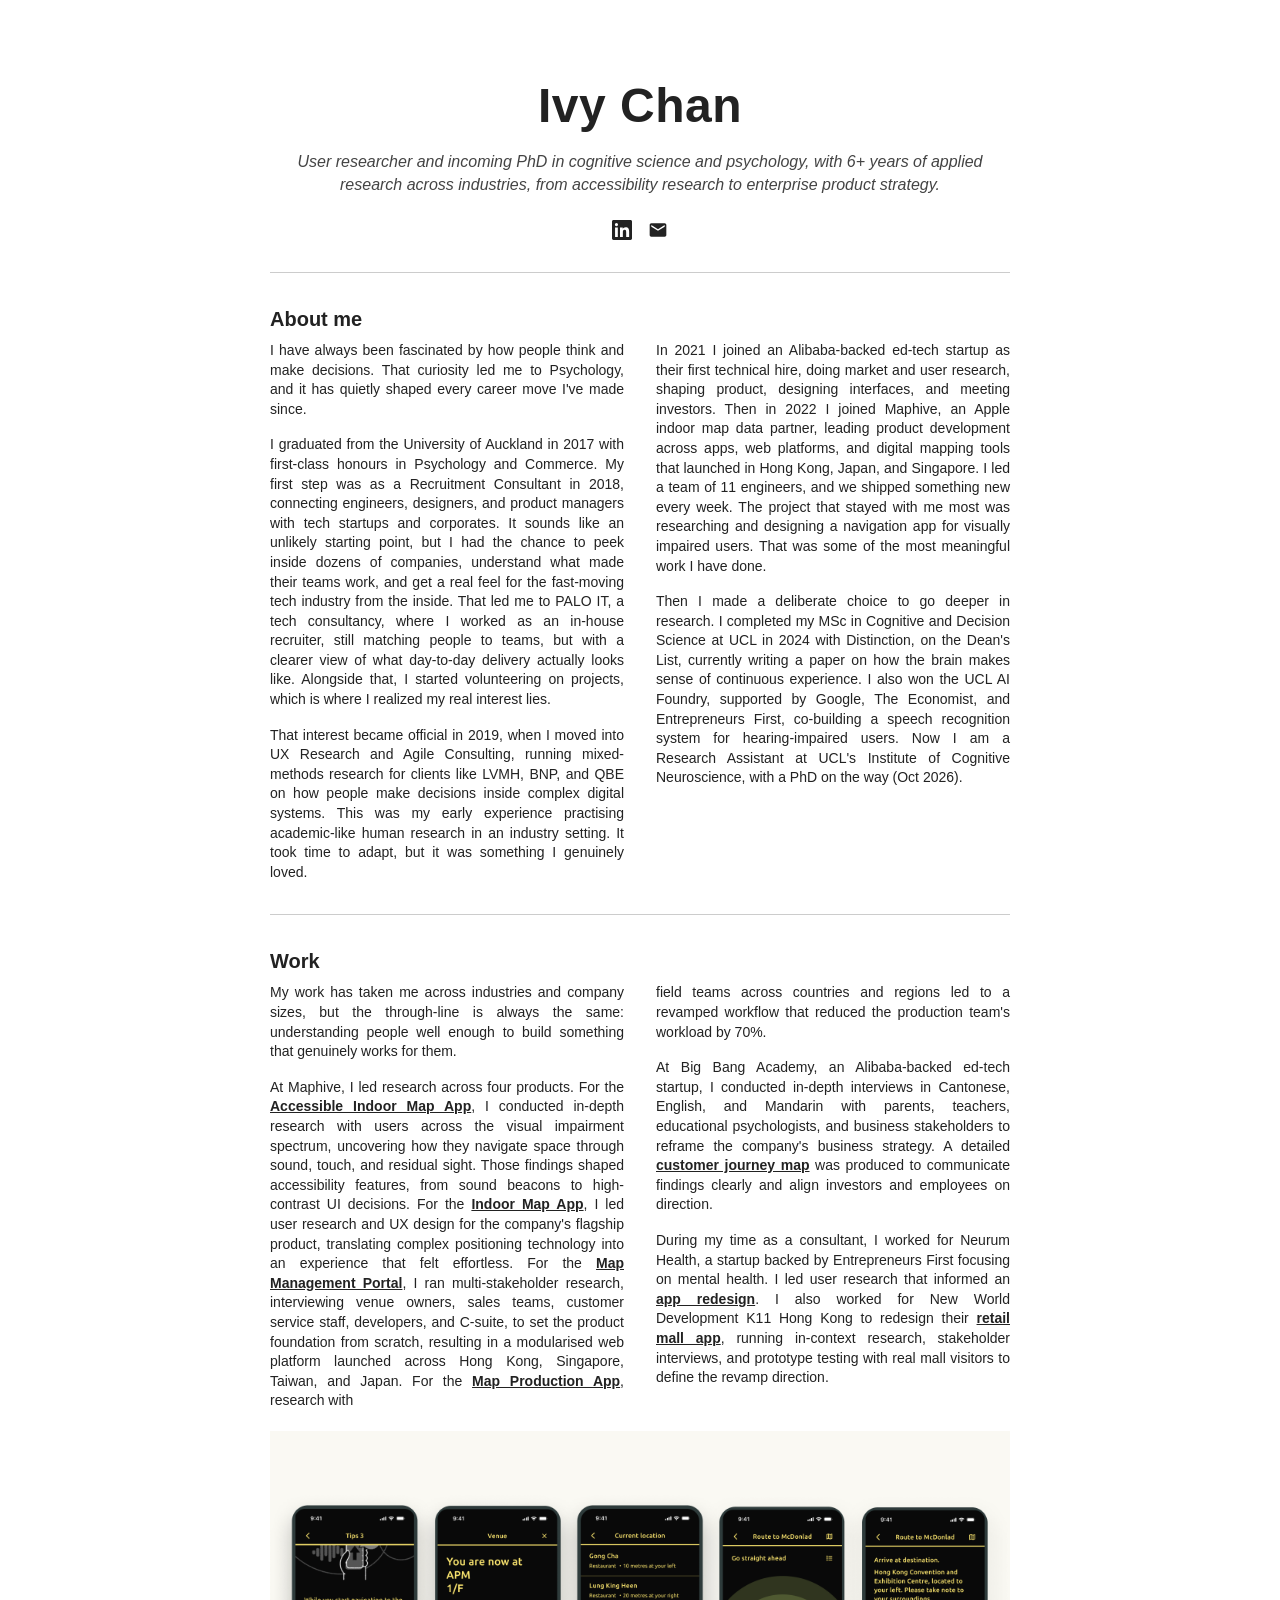
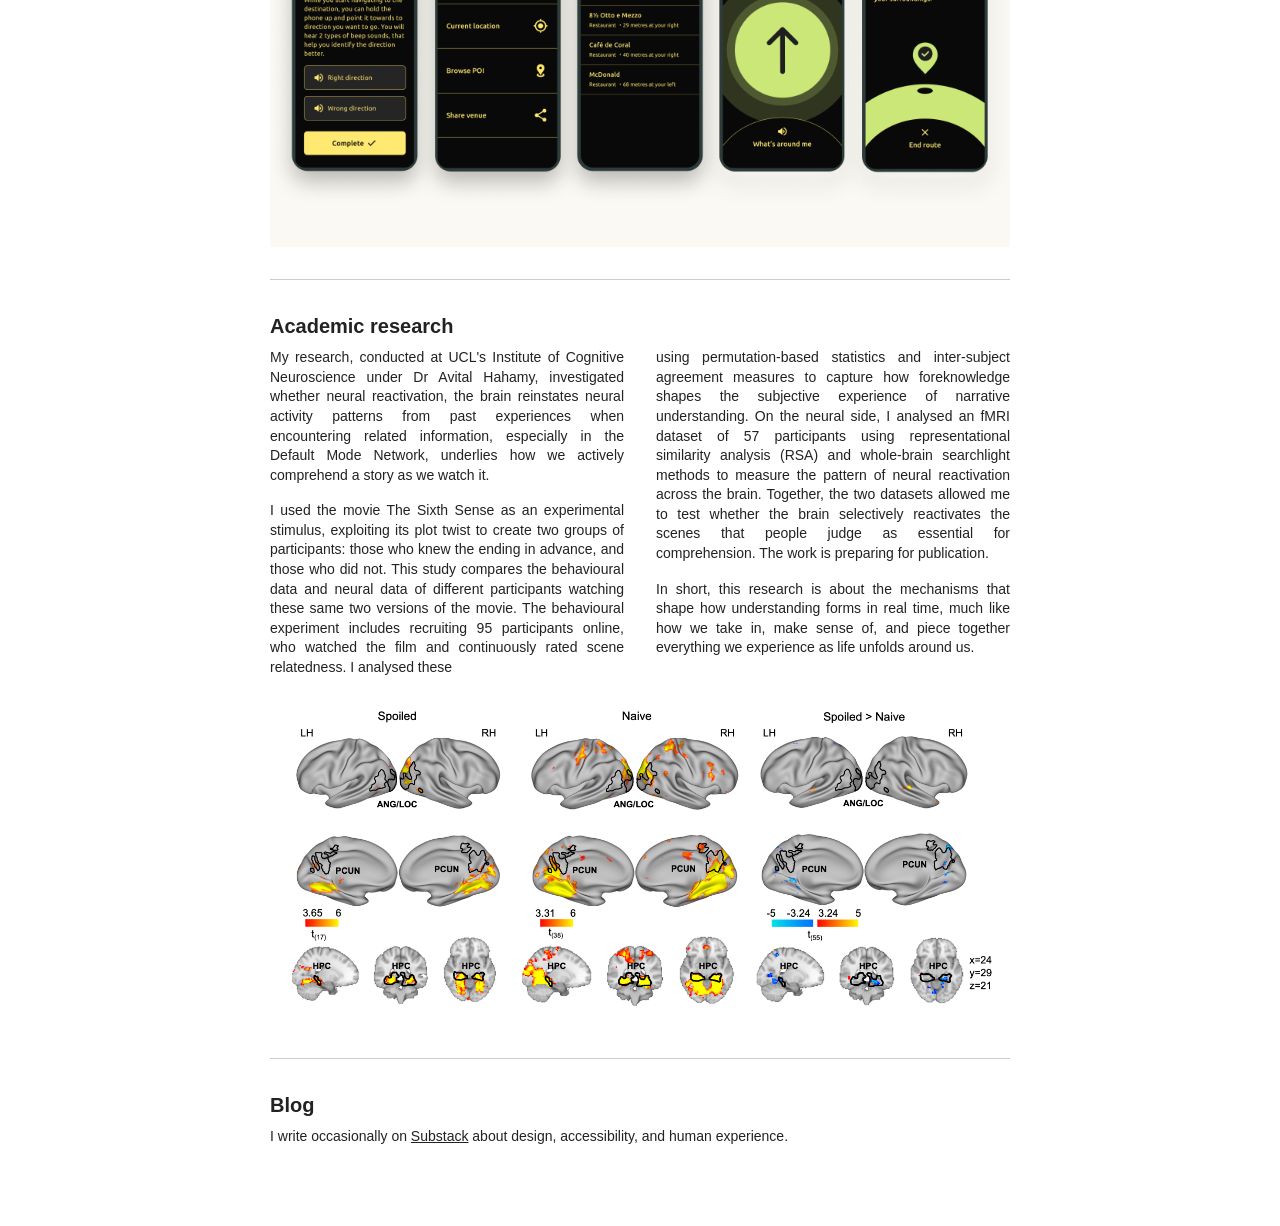
==== commit 43c63744: "Refine content in index.html for clarity and detail Updated various sections for clarity and detail," ====
--- a/index.html
+++ b/index.html
@@ -128,16 +128,13 @@
             managers with tech startups and corporates. It sounds like an unlikely
             starting point, but I had the chance to peek inside dozens of
             companies, understand what made their teams work, and get a real feel
-            for the fast-moving tech industry from the inside. That led me to
-            PALO IT, a tech consultancy, where I was still matching people to
-            teams but at much closer distance, getting a clearer idea of
-            day-to-day work.
-          </p>
-          <p>
-            By 2019, people recognised my research background, and I moved into
+            for the fast-moving tech industry from the inside. That led me to PALO IT, a tech consultancy, where I worked as an in-house recruiter, still matching people to teams, but with a clearer view of what day-to-day delivery actually looks like. Alongside that, I started volunteering on projects, which is where I realized my real interest lies.
+          </p>
+          <p>
+            That interest became official in 2019, when I moved into 
             UX Research and Agile Consulting, running mixed-methods research for
             clients like LVMH, BNP, and QBE on how people make decisions inside
-            complex digital systems. This was my first experience practising
+            complex digital systems. This was my early experience practising
             academic-like human research in an industry setting. It took time to
             adapt, but it was something I genuinely loved.
           </p>
@@ -147,8 +144,8 @@
             In 2021 I joined an Alibaba-backed ed-tech startup as their first
             technical hire, doing market and user research, shaping product,
             designing interfaces, and meeting investors. Then in 2022 I joined
-            Maphive, an Apple indoor map data supplier, leading product
-            development across apps, web platforms, and mapping tools that
+            Maphive, an Apple indoor map data partner, leading product
+            development across apps, web platforms, and digital mapping tools that
             launched in Hong Kong, Japan, and Singapore. I led a team of 11
             engineers, and we shipped something new every week. The project that
             stayed with me most was researching and designing a navigation app for
@@ -158,12 +155,12 @@
           <p>
             Then I made a deliberate choice to go deeper in research. I completed
             my MSc in Cognitive and Decision Science at UCL in 2024 with
-            Distinction, on the Dean's List, writing a paper on how the brain
-            makes sense of continuous experience (preparing for publication).
+            Distinction, on the Dean's List, currently writing a paper on how the brain
+            makes sense of continuous experience.
             I also won the UCL AI Foundry, supported by Google, The Economist,
             and Entrepreneurs First, co-building a speech recognition system for
             hearing-impaired users. Now I am a Research Assistant at UCL's
-            Institute of Cognitive Neuroscience, with a PhD on the way.
+            Institute of Cognitive Neuroscience, with a PhD on the way (Oct 2026).
           </p>
         </div>
       </div>
@@ -234,7 +231,7 @@
             Network, underlies how we actively comprehend a story as we watch it.
           </p>
           <p>
-            I used The Sixth Sense as an experimental stimulus, exploiting its
+            I used the movie The Sixth Sense as an experimental stimulus, exploiting its
             plot twist to create two groups of participants: those who knew the
             ending in advance, and those who did not. This study compares the
             behavioural data and neural data of different participants watching
@@ -252,7 +249,7 @@
             analysis (RSA) and whole-brain searchlight methods to measure the
             pattern of neural reactivation across the brain. Together, the two
             datasets allowed me to test whether the brain selectively reactivates
-            the scenes that people themselves judge as essential for comprehension.
+            the scenes that people judge as essential for comprehension.
             The work is preparing for publication.
           </p>
           <p>
